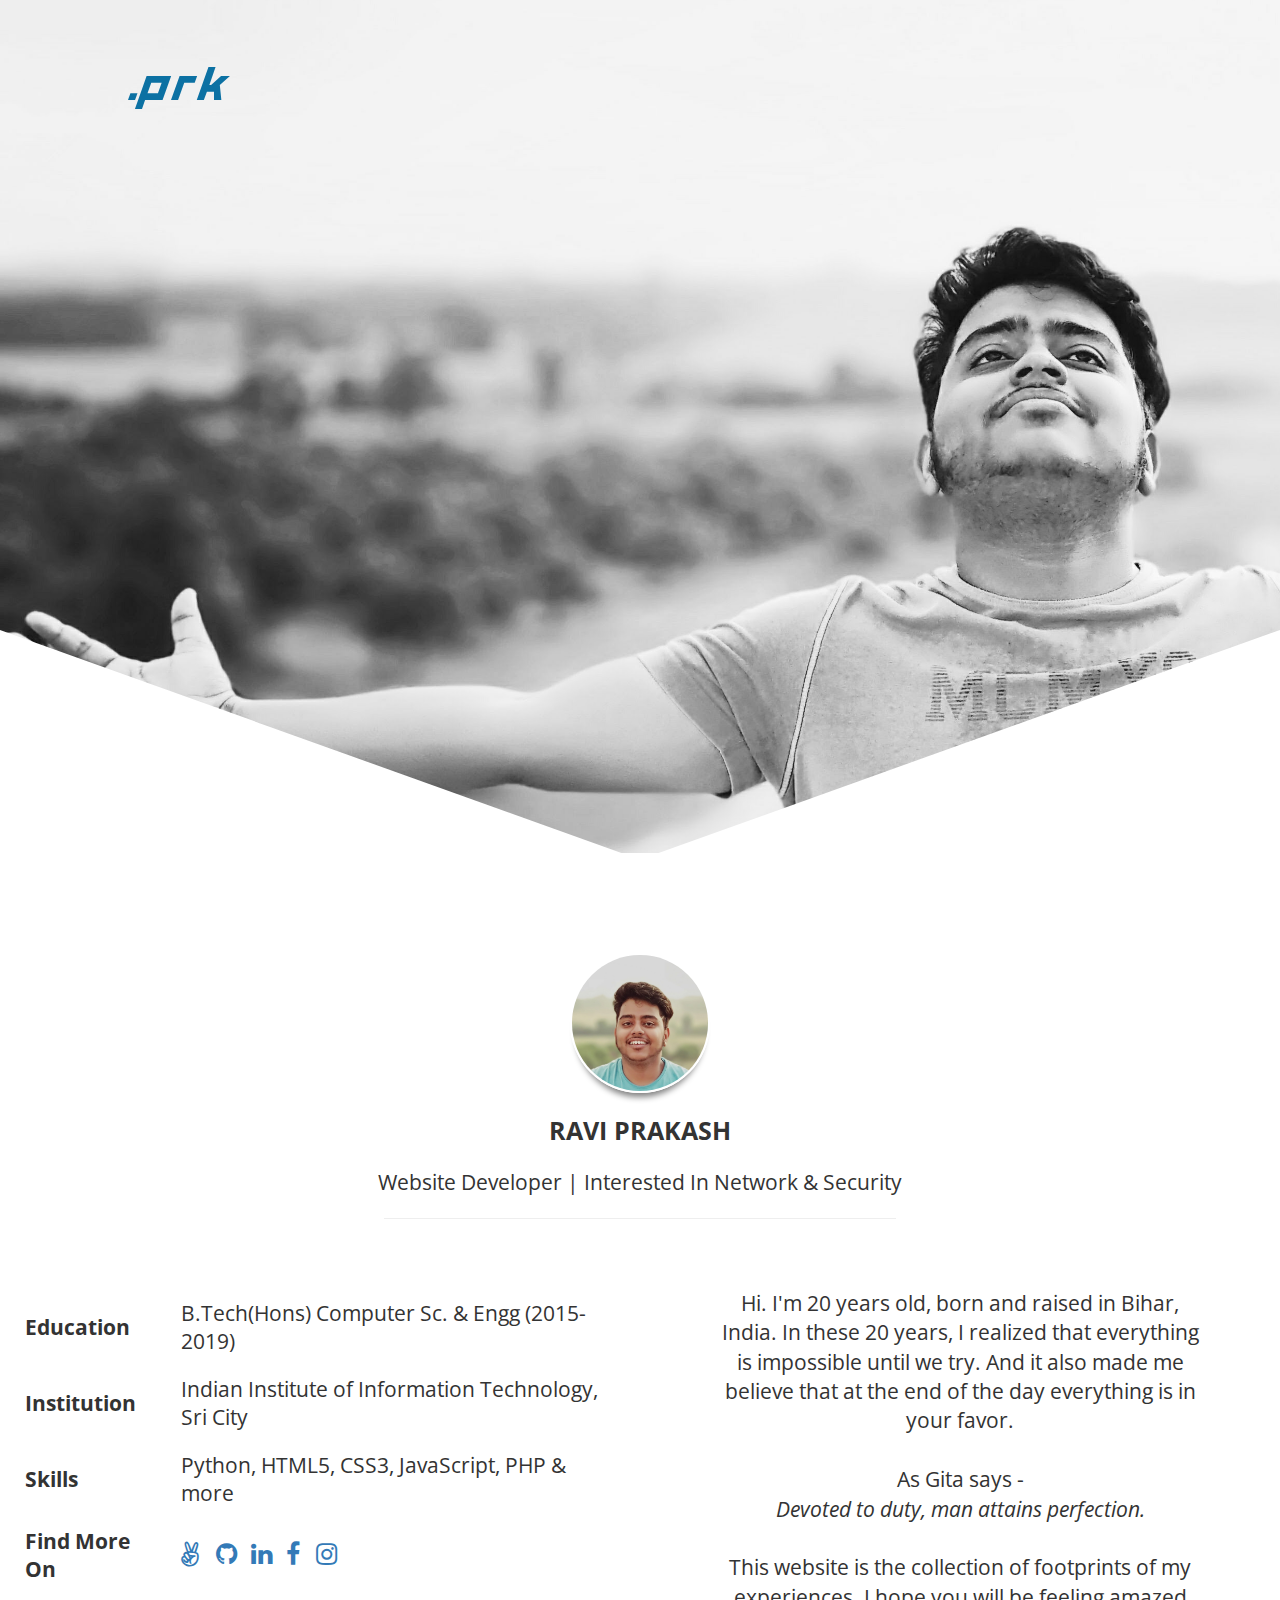
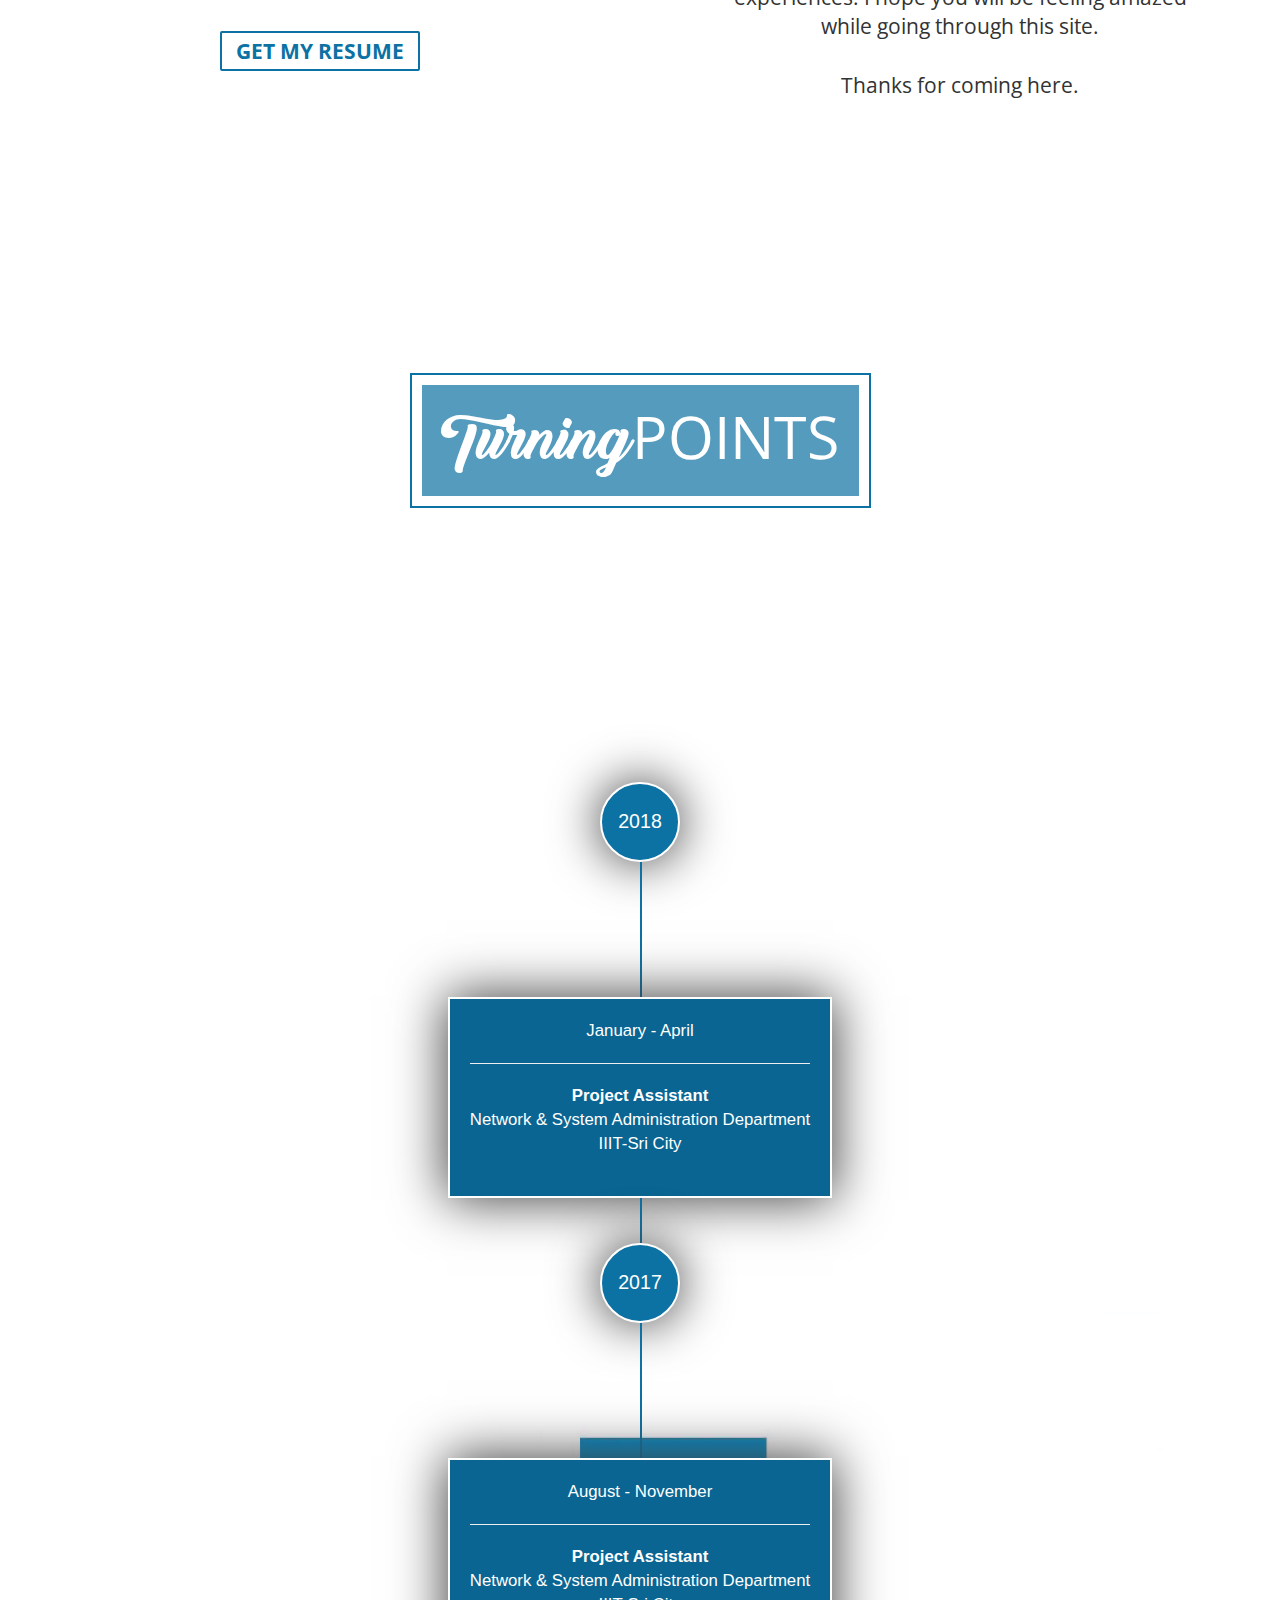
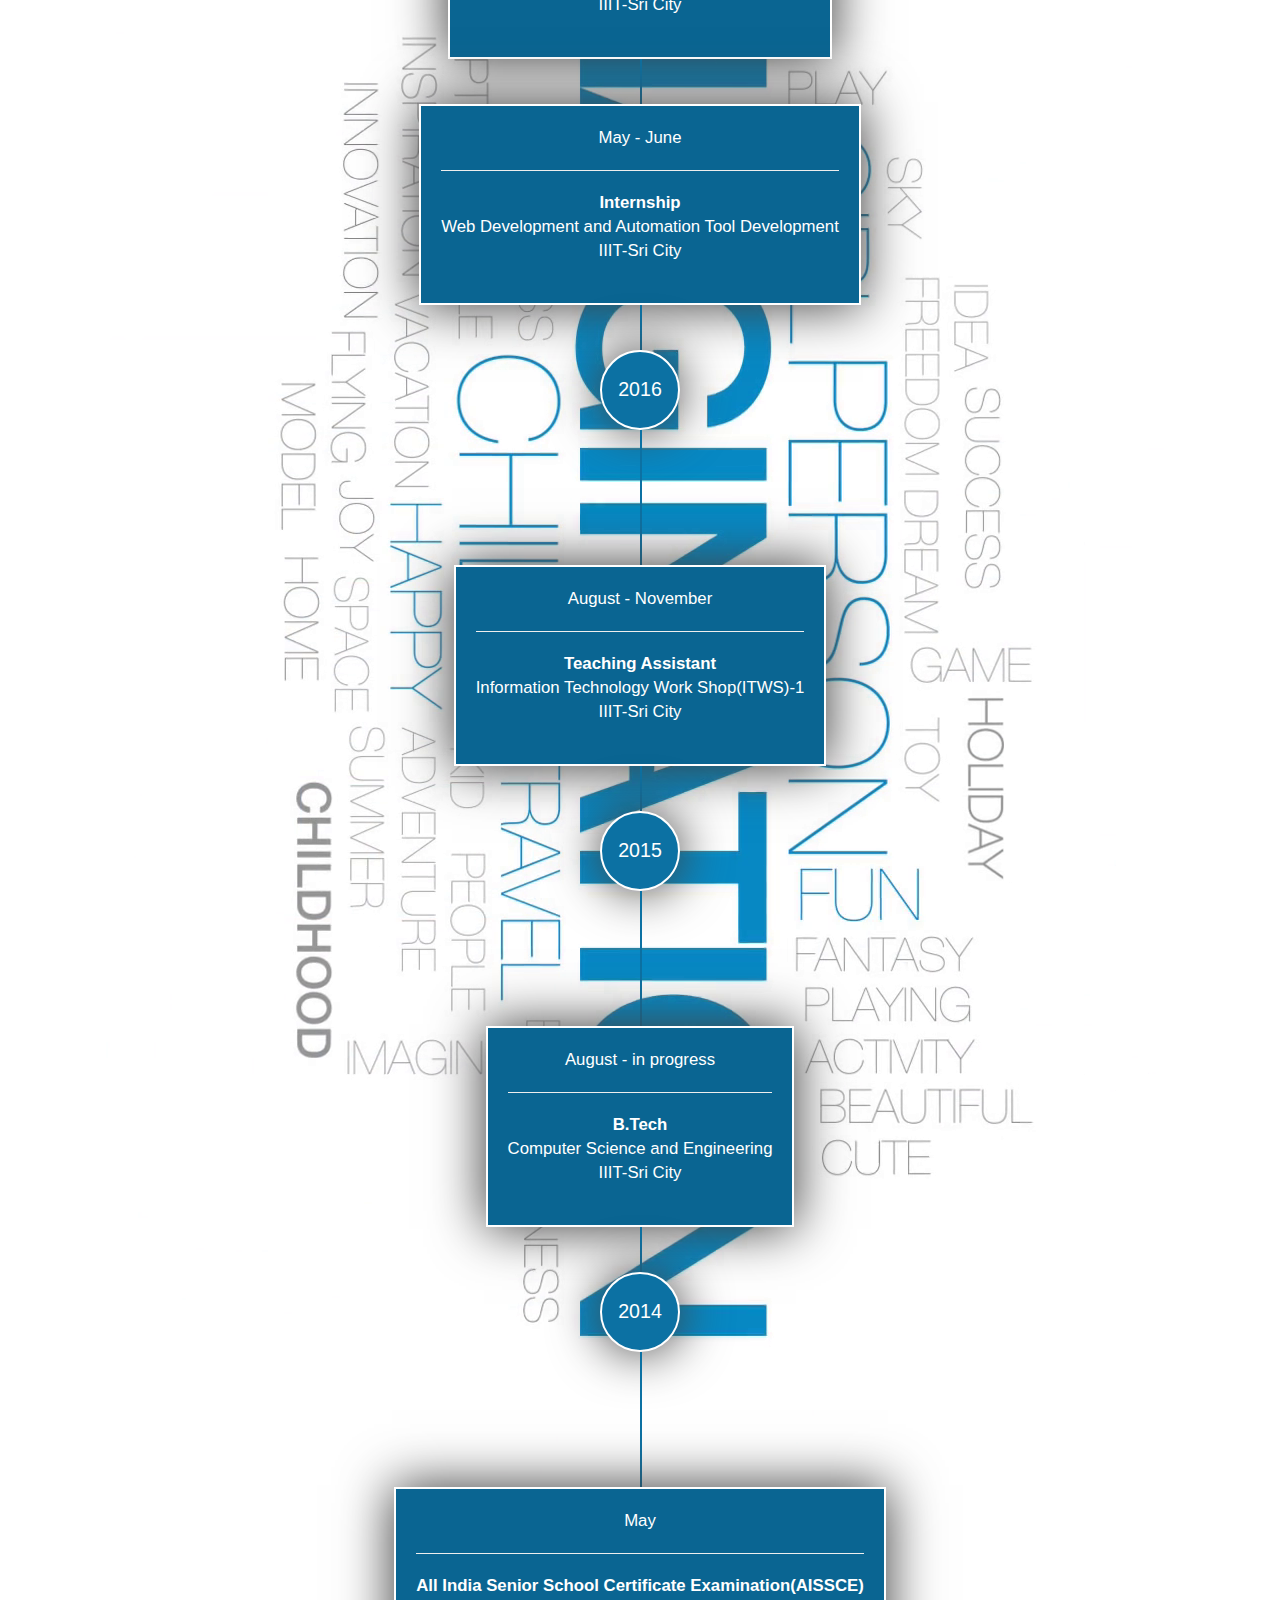
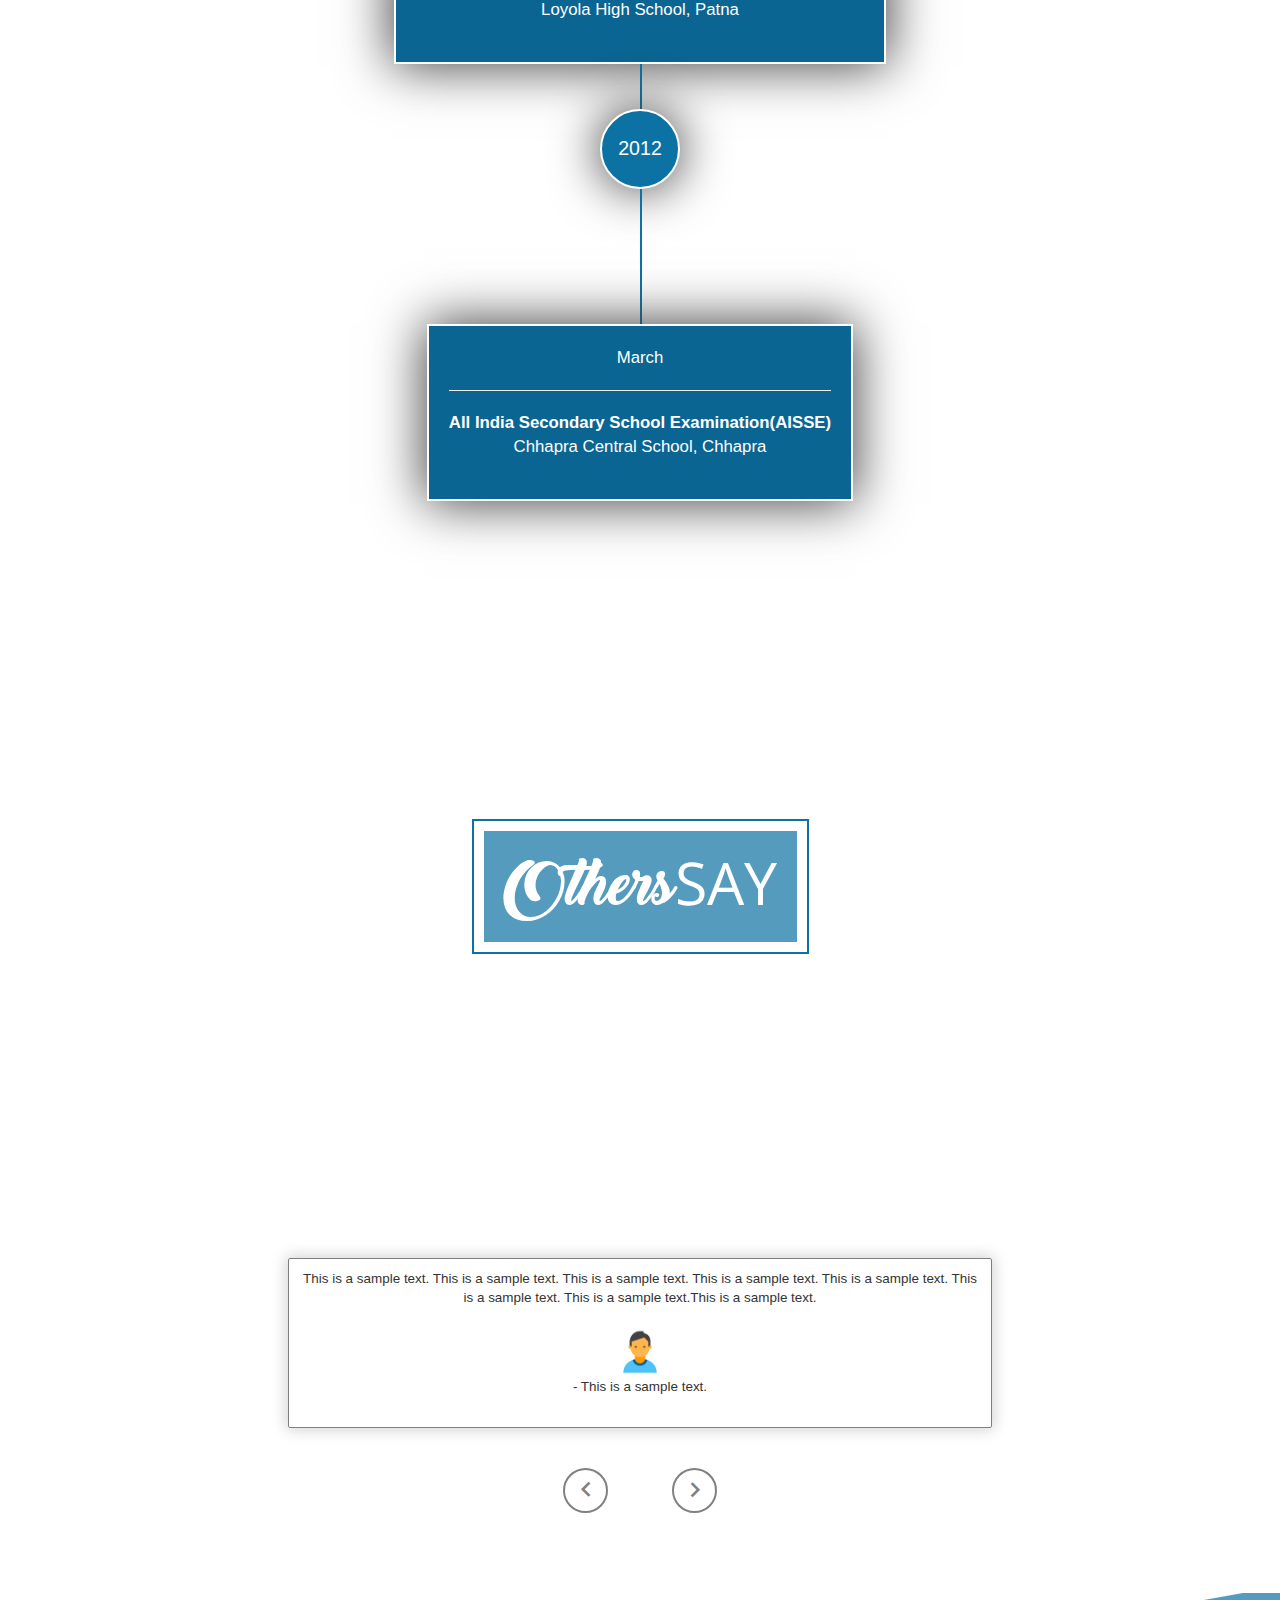
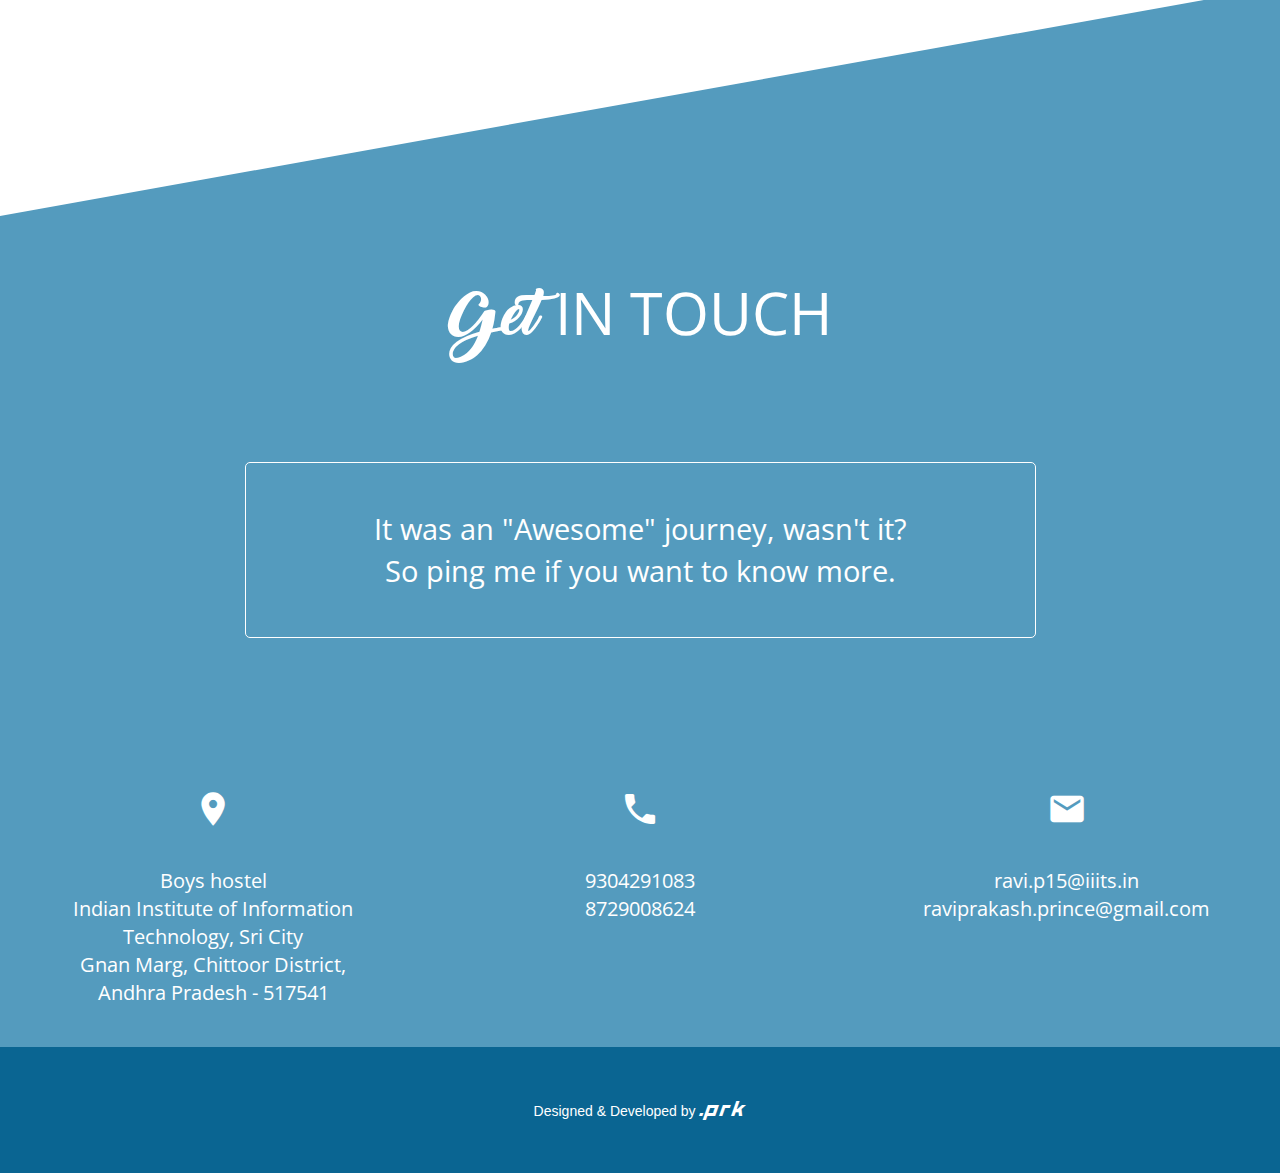
==== index.html @ 8ae8f649 "added footer improved ui" ====
<html>
<head>
    <title>Ravi Prakash</title>
    <meta charset="utf-8">
    <meta name="viewport" content="width=device-width, initial-scale=1">
    <script src="https://ajax.googleapis.com/ajax/libs/jquery/3.2.1/jquery.min.js"></script>
    <link rel="stylesheet" href="https://maxcdn.bootstrapcdn.com/bootstrap/3.3.7/css/bootstrap.min.css">
    <link href="https://fonts.googleapis.com/css?family=Raleway" rel="stylesheet">
    <script src="https://maxcdn.bootstrapcdn.com/bootstrap/3.3.7/js/bootstrap.min.js"></script>
    <link href="https://fonts.googleapis.com/css?family=Comfortaa" rel="stylesheet">
    <link href="https://fonts.googleapis.com/css?family=Open+Sans+Condensed:300" rel="stylesheet">
    <link href="https://fonts.googleapis.com/icon?family=Material+Icons"
      rel="stylesheet">
    <link rel="stylesheet" href="https://cdnjs.cloudflare.com/ajax/libs/font-awesome/4.7.0/css/font-awesome.min.css">
    <link href="css/style.css" rel="stylesheet">

</head>
    <body>
        <!--segment-1 main-page -->
        <div class="container-fluid" id="segment-1">
            <div class="row">
                <div>
                  <div class="logo">.prk</div>
                </div>
                </div>
                <!-- Second half-->
                <div class="triangle-bottomright-half"></div>
                <div class="triangle-bottomleft-half"></div>
            </div>
        </div>
        
        
        <!-- segment-2 about me -->
        
        
        <div class="container-fluid" id="segment-2">
            <div class="row">
                <div id="image-section">
                    <img id="profile-image" src="img/profile.jpg" width="110">
                    <div style="font-weight: bold;font-size: 1.2em;">RAVI PRAKASH</div>
                    <div>Website Developer | Interested In Network & Security</div>
                    <hr style="width:40%;">
                </div>
                <div class="col-md-6">
                    <table>
                        <tr>
                            <td>
                                <b>Education</b>  
                            </td>
                            <td>
                            B.Tech(Hons) Computer Sc. & Engg (2015-2019)
                            </td>
                        </tr>   
                        <tr>
                            <td>
                                <b>Institution</b>  
                            </td>
                            <td>
                           Indian Institute of Information Technology, Sri City
                            </td>
                        </tr>    
                        <tr >
                            <td>
                                <b>Skills</b>  
                            </td>
                            <td>
                            Python, HTML5, CSS3, JavaScript, PHP & more
                            </td>
                        </tr>   
                        <tr >
                            <td>
                                <b>Find More On</b>  
                            </td>
                            <td>
                            <a href="https://angel.co/iamraviprakash" class="fa fa-angellist"></a>
                            <a href="https://github.com/iamraviprakash" class="fa fa-github"></a> <a href="https://www.linkedin.com/in/ravi-prakash-a80014136/" class="fa fa-linkedin"></a> <a href="https://www.facebook.com/ravi.prakash.1829" class="fa fa-facebook"></a><a href="https://www.instagram.com/prk.ravi" class="fa fa-instagram"></a>
                            </td>
                        </tr>  
                        <tr>
                            <td colspan="2" style="text-align: center;">
                                <br><a href="resume.pdf"><button>GET MY RESUME</button></a>
                            </td>
                        </tr>
                    </table>
                    </div>
                    <div class="col-md-6">
                        <p>
                            Hi. I'm 20 years old, born and raised in Bihar, India. In these 20 years, I realized that everything is impossible until we try. And it also made me believe that at the end of the day everything is in your favor. 
                            <br>
                            <br>
                            As Gita says -
                            <br>
                            <i>
                            Devoted to duty, man attains perfection.
                            </i>
                            <br>
                            <br>
                            This website is the collection of footprints of my experiences. I hope you will be feeling amazed while going through this site.
                            <br>
                            <br>
                            Thanks for coming here.
                        </p>
                    </div>
            </div>
        </div>
        
        
        <!-- segment-3 Experiences -->
        
        
        <div class="container-fluid" id="segment-3">
            <div class="row">
                <div class="triangle-topright"></div>
                <div class="heading-border">
                    <div class="heading">
                        <span>Turning</span><span>POINTS</span>
                    </div>
                </div>
                <div class="triangle-bottomleft"></div>
            </div>
        </div>


        <div class="container-fluid" id="segment-3-2">
            <div class="row">
                <div class="col-md-12">
                    <button class="small-box">2018</button>
                    <div class="large-stick"></div>
                    <div class="large-box">
                        <dl>
                          <dd>January - April</dd>
                          <dd><hr><dd>
                          <dt>Project Assistant</dt>
                          <dd>Network & System Administration Department</dd>
                          <dd>IIIT-Sri City</dd>
                        </dl>
                    </div>
                </div>
            </div>
            <div class="row">
                <div class="col-md-12">
                    <div class="small-stick"></div>
                    <button class="small-box">2017</button>
                    <div class="large-stick"></div>
                    <div class="large-box">
                        <dl>
                          <dd>August - November</dd>
                          <dd><hr><dd>
                          <dt>Project Assistant</dt>
                          <dd>Network & System Administration Department</dd>
                          <dd>IIIT-Sri City</dd>
                        </dl>
                    </div>
                </div>
            </div>
            <div class="row">
                <div class="col-md-12">
                    <div class="small-stick"></div>
                    <div class="large-box">
                        <dl>
                          <dd>May - June</dd>
                          <dd><hr><dd>
                          <dt>Internship</dt>
                          <dd>Web Development and Automation Tool Development</dd>
                          <dd>IIIT-Sri City</dd>
                        </dl>
                    </div>
                </div>
            </div>
            <div class="row">
                <div class="col-md-12">
                    <div class="small-stick"></div>
                    <button class="small-box">2016</button>
                    <div class="large-stick"></div>
                    <div class="large-box">
                        <dl>
                          <dd>August - November</dd>
                          <dd><hr><dd>
                          <dt>Teaching Assistant</dt>
                          <dd>Information Technology Work Shop(ITWS)-1</dd>
                          <dd>IIIT-Sri City</dd>
                        </dl>
                    </div>
                </div>
            </div>
            <div class="row">
                <div class="col-md-12">
                    <div class="small-stick"></div>
                    <button class="small-box">2015</button>
                    <div class="large-stick"></div>
                    <div class="large-box">
                        <dl>
                          <dd>August - in progress</dd>
                          <dd><hr><dd>
                          <dt>B.Tech</dt>
                          <dd>Computer Science and Engineering</dd>
                          <dd>IIIT-Sri City</dd>
                        </dl>
                    </div>
                </div>
            </div>
            <div class="row">
                <div class="col-md-12">
                    <div class="small-stick"></div>
                    <button class="small-box">2014</button>
                    <div class="large-stick"></div>
                    <div class="large-box">
                        <dl>
                          <dd>May</dd>
                          <dd><hr><dd>
                          <dt>All India Senior School Certificate Examination(AISSCE)</dt>
                          <dd>Loyola High School, Patna</dd>
                        </dl>
                    </div>
                </div>
            </div>
            <div class="row">
                <div class="col-md-12">
                    <div class="small-stick"></div>
                    <button class="small-box">2012</button>
                    <div class="large-stick"></div>
                    <div class="large-box">
                        <dl>
                          <dd>March</dd>
                          <dd><hr><dd>
                          <dt>All India Secondary School Examination(AISSE)</dt>
                          <dd>Chhapra Central School, Chhapra</dd>
                        </dl>
                    </div>
                </div>
            </div>
        </div>
        
        
        <!-- segment-4 Projects -->
        
        
        
        <div class="container-fluid" id="segment-4">
            <div class="row" >
                <div class="triangle-topleft"></div>   
                <div class="heading-border">
                    <div class="heading">
                            <span>Others</span><span>SAY</span>
                    </div>
                </div>
                <div class="triangle-bottomright"></div>
            </div>
        </div>

        <div class="container-fluid" id="segment-4-2">
            <div class="row">
                    <div id="slides">
                         <div class="cards">
                            <div>This is a sample text. This is a sample text. This is a sample text. This is a sample text. This is a sample text. This is a sample text. This is a sample text.This is a sample text. 
                            </div>
                            <div style="display: inline-block;">
                              <img src="img/user.png" width="50">
                              <br>
                              - This is a sample text.
                            </div>
                         </div>
                        
                         <div class="cards">
                            <div>This is a sample text. This is a sample text. This is a sample text. This is a sample text. This is a sample text. This is a sample text. This is a sample text.This is a sample text. 
                            </div>
                            <div style="display: inline-block;">
                              <img src="img/user.png" width="40">
                              - This is a sample text.
                            </div>
                         </div>
                        
                    </div>
                    <button id="left-control" onclick="plusSlides(-1)"><i class="material-icons">keyboard_arrow_left</i></button><button id="right-control" onclick="plusSlides(1)"><i class="material-icons">keyboard_arrow_right</i></button>
                <script>
                    var slideIndex = 1;
                    showSlides(slideIndex);

                    function plusSlides(n) {
                      showSlides(slideIndex += n);
                    }

                    function currentSlide(n) {
                      showSlides(slideIndex = n);
                    }

                    function showSlides(n) {
                      var i;
                      var slides = document.getElementsByClassName("cards");
                      if (n > slides.length) {slideIndex = 1}    
                      if (n < 1) {slideIndex = slides.length}
                      for (i = 0; i < slides.length; i++) {
                          slides[i].style.display = "none";  
                      }
                      slides[slideIndex-1].style.display = "inline-block";  
                    }
                </script>

            </div>
        </div>
        
        
        
        <!-- segment-5 Contact -->
        
        
        
        <div class="container-fluid" id="segment-5">
            <div class="row">
                <div class="triangle-topleft"></div>
                <div class="heading">
                    <span>Get</span><span> IN TOUCH</span>
                </div>
                <div>
                    It was an "Awesome" journey, wasn't it?<br>
						So ping me if you want to know more.
                </div>
                <!--<hr style="width:60%;">-->
                <br>
                <br>
                <div class="col-md-4">
                    <i class="material-icons">location_on</i>
                    <br>
                    <br>
                    Boys hostel<br> Indian Institute of Information Technology, Sri City<br> Gnan Marg, Chittoor District, Andhra Pradesh - 517541
                </div>
                <div class="col-md-4">
                    <i class="material-icons">call</i>
                    <br>
                    <br>
                    9304291083
                    <br>
                    8729008624
                </div>
                <div class="col-md-4">
                    <i class="material-icons">email</i>
                    <br>
                    <br>
                    ravi.p15@iiits.in
                    <br>
                    raviprakash.prince@gmail.com
                </div>
            </div>
            
        </div>
        <div class="container-fluid">
            <div class="row">
              <div class="footer">
                <span>Designed & Developed by <span style="font-family:logo; font-size:1.8em;"> .prk</span></span>
              </div>
            </div>
        </div>
    </body>
</html>
---- css/style.css ----
:root{
            --primary-color: #0c71a3;
            --secondary-color: #0a6592;
            --primary-color-rgba: rgba(12,113,163,0.7);
        }



        #segment-4, #segment-5, #segment-2, #segment-3{
            font-family: 'Open Sans Condensed', sans-serif;
            font-size: 1.4em;
        }
        .container-fluid{
          padding: 0;
        }
        @font-face {
            font-family: wildyouth;
            src: url('../font/WildYouth-Regular.otf');
        }
        @font-face {
            font-family: test;
            src: url('../font/BackToBlackBoldDemo.ttf');
        }
        @font-face {
            font-family: logo;
            src: url('../font/TEXWORK.ttf');
        }
        .logo{
            font-size:4em;
            display:inline; 
            padding: 0 5px 5px 5px; 
            color: var(--primary-color); 
            font-family: logo;
        }
        .heading{
            margin: auto;
            display: table;
            padding: 10px 20px 10px 20px;
        }
        .heading span:nth-child(1){
            
            font-family: test;
            font-size: 1.5em;
        }
        .heading span:nth-child(2){
            font-size: 1.5em;
        }
        .row{
            margin: 0;
        }
        .triangle-topleft{
            width: 0;
            height: 0;
            margin-top: -2px;
            border-top: 25vh solid white;
            border-right: 98vw solid transparent;
            margin-bottom: 5vh;
        }
        .triangle-topright{
            margin-top: -2px;
            width: 0;
            height: 0;
            float: right;
            border-top: 25vh solid white;
            border-left: 98vw solid transparent;
        }
        .triangle-bottomleft {
            margin-bottom: -1px;
            height: 0;
            float: left;
            border-bottom: 25vh solid white;
            border-right: 98vw solid transparent;
        }
        .triangle-bottomright {
            margin-bottom: -1px;
            height: 0;
            float: right;
            border-bottom: 25vh solid white;
            border-left: 98vw solid transparent;
        }  
        .triangle-bottomleft-half{
            display: inline-block;
            float: left;
            width: 0;
            height: 0;
            margin-bottom: -2px;
            border-bottom: 25vh solid white;
            border-right: 49vw solid transparent;
        }
        .triangle-bottomright-half{
            display: inline-block;
            margin-bottom: -2px;
            float: right;
            width: 0;
            height: 0;
            float: right;
            border-bottom: 25vh solid white;
            border-left: 49vw solid transparent;
        }
        .material-icons{
            font-size: 35px;
        }
        .fa{
            font-size: 25px;
            width:25px;
            border-radius: 50%;
            margin-right: 5px;
        }
        #segment-1{
            background: url('../img/top1.jpg');
            background-size: cover;
            background-position: center;
            background-repeat: no-repeat;
        }
        #segment-1 .row div:nth-child(1){
            min-height:70vh; 
            text-align:left; 
            padding: 5vh 5vw 5vh 5vw;
        }







        #segment-2 .row{
            min-height: 80vh;
            font-size: 0.8em;
        }
        #image-section img{
            border-radius: 50%;
            border: 2px solid white;
            box-shadow: 0px 10px 6px -6px grey;
            margin: auto;
            display: table;
            margin-top: 100px;
        }
        #image-section div{
            display: table;
            margin: auto;
            margin-top: 20px;
        }
        #segment-2 .col-md-6{
            margin-top: 50px;
            margin-bottom: 50px;
        }
        table{
            margin:auto;
            font-size: 0.8em;
        }
        table button{
            border: 2px solid var(--primary-color);
            background: white;
            color: var(--primary-color);
            width:200px;
            border-radius: 2px;
            height: 40px;
            font-weight: bold;
            transition: background 0.5s, color 0.5s;
            -webkit-transition: background 0.5s, color 0.5s;
        }
        button:hover {
            border-width: 0px;
            background: var(--primary-color);
            color: white;
            box-shadow: 0px 10px 6px -6px lightgrey;
        }
        td{
            padding: 10px; 
        }
        #segment-2 .col-md-6{
            text-align: center;
        }

        .col-md-6 p{
           padding-left: 5vw;
           padding-right: 5vw;
           margin: 0;
        }







        #segment-3{
            background: url('../img/experience.jpg');
            background-size: cover;
            background-attachment: fixed;
            background-position: center;
            color: white;
        }
        #segment-3-2{
            color: var(--primary-color);
            margin-top: 50px;
            margin-bottom: 50px;
            text-align: center;
            background: url('../img/segment3.2.png');
            background-repeat: no-repeat;
            background-position: center;
        }
        #segment-3-2 .small-box{
            display: table;
            font-size: 1.4em;
            margin: auto;
            height: 80px;
            width: 80px; 
            border:2px solid white;
            color: white;
            background: var(--primary-color);
            border-radius: 50%;
            box-shadow: 0px 0px 50px 1px #404040;
        }
        #segment-3-2 .large-box{
            color: white;
            display: inline-block;
            font-size: 1.2em;
            padding:20px; 
            border:2px solid white;
            background: var(--secondary-color);
            box-shadow: 0px 0px 50px 2px #404040;
        }
        .small-stick, .large-stick{
            border: 1px solid #0c71a3; 
            width:1px; 
            height:5%; 
            margin-left:50%;
        }
        .large-stick{
            height:15%;
        }

        
        


        #segment-4{
            background: url("../img/segment4.jpg");
            color: white;
            background-size: cover;
            background-attachment: fixed;
            background-position: center;
        }
        #segment-4-2{
            text-align: center;
            font-size: 1.2em;
        }

        #segment-3 .heading, #segment-4 .heading{
            background: var(--primary-color-rgba);
        }
        #segment-3 .row, #segment-4 .row{
            text-align: center;
        }
        .heading-border{
            padding:10px; 
            border:2px solid var(--primary-color); 
            display: inline-block;
        }
        



        #segment-5{
            background: url('../img/contact.jpg');
            background-attachment: fixed;
            background-size: cover;
            background-position: center;
        }
        #segment-5 .row{
            
            background: var(--primary-color-rgba);
            color: white;
        }
        #segment-5 .col-md-4{
            margin-top: 40px;
            margin-bottom: 40px;
            padding-left: 4vw;
            padding-right: 4vw;
            text-align: center;
            font-size: 0.85em;
        }
        .col-md-4:hover .material-icons{
            border: 1px solid white;
            border-radius: 50%
        }
        #segment-5 .heading{
            margin-bottom: 10vh;
        }
        #segment-5 .material-icons{
            padding: 10px;
        }
        #segment-5 .heading + div{
            color: white;
            font-size: 1em;
            display: table;
            margin: auto;
            text-align: center;
            margin-bottom: 5vh;
            border: 1px solid white;
            padding: 5vh 10vw 5vh 10vw;
            border-radius: 5px;
        }
        
        




        #segment-4-2 .material-icons{
            font-size: 30px;
        }
        .cards{
            display:none;
            width: 80vw;
            border: 1px solid grey;
            box-shadow: 0px 0 15px 2px lightgrey;
            border-radius: 2px;
            padding: auto;
            font-size: 0.55em; 
        }
        .cards div{
            margin: 10px;
        }

        #slides{
            margin-top: 80px;
            margin-bottom: 40px;
        }
        
        #left-control, #right-control{
            background: none;
            margin-bottom: 80px;
            border: 2px solid  grey;
            min-height: 40pxfont-family: wildyouth;
            font-weight: bold;;
            height: 45px;
            width: 45px;
            border-radius: 50%;
            color: grey;
        }
        #left-control:hover, #right-control:hover{
            box-shadow: 0px 0px 5px 5px lightgrey;
            background: grey;
            color: white;
            border: 2px solid white;
        }
        #left-control{
            margin-right: 5vw;
        }
        




        .footer{ 
            background: var(--secondary-color);
            padding: 5vh;
            color: white;
            text-align: center;
        }
        .footer > span{
            padding: 5px;
        }



        /* media queries */
        
        @media screen and (min-width: 500px) {
            .cards{
                 width:65vw;
                 font-size: 0.6em;
                height: 160px;
            }
            .heading{
                font-size: 1.5em;
            }
            #segment-2 .row{
               font-size: 0.9em;
            }
            table{
                font-size: 0.9em;
            }
            #segment-5 .heading + div{
                font-size: 1.15em;
            }
           
        }
        @media screen and (min-width: 750px) {
            .cards{
                 width:60vw;
                font-size: 0.65em;
                height: 170px;
            }
            .heading{
                font-size: 1.6em;
            }
            #segment-2 .row{
               font-size: 0.95em;
            }
            table{
                font-size: 0.9em;
            }
            #segment-2 img{
                width:125px;
            }
            #quote-text{
                text-align: center;
                float: none;
                font-size: 1.2em;
            }
            #segment-5 .heading + div{
                font-size: 1.25em;
            }
            #segment-1{
                background: url('../img/top.jpg');
                background-size: cover;
                background-position: center;
                background-repeat: no-repeat;
            }
        }

        @media screen and (min-width: 950px) {
            .cards{
                 width:55vw;
                font-size: 0.7em;
                
            }
            .heading{
                font-size: 1.75em;
            }
            #segment-2 .row{
               font-size: 1em;
            }
            table{
                font-size: 1.0em;
            }
            #quote-text{
                text-align: left;
                float: right;
                font-size: 1.3em;
            }
            #segment-5 .heading + div{
                font-size: 1.35em;
            }
            
        }

        @media screen and (min-width: 1200px) {
            .cards{
                width:55vw;
                font-size: 0.8em;
            }
            .heading{
                font-size: 2em;
            }
            #segment-5 .col-md-4{
                font-size: 1em;
            }
            .material-icons{
                font-size: 40px;
            }
            #segment-2 .row{
               font-size: 1.05em;
            }
            table{
                font-size: 1.0em;
            }
            #segment-2 img{
                width:140px;
            }
            #segment-5 .heading + div{
                font-size: 1.5em;
            }
            
        }
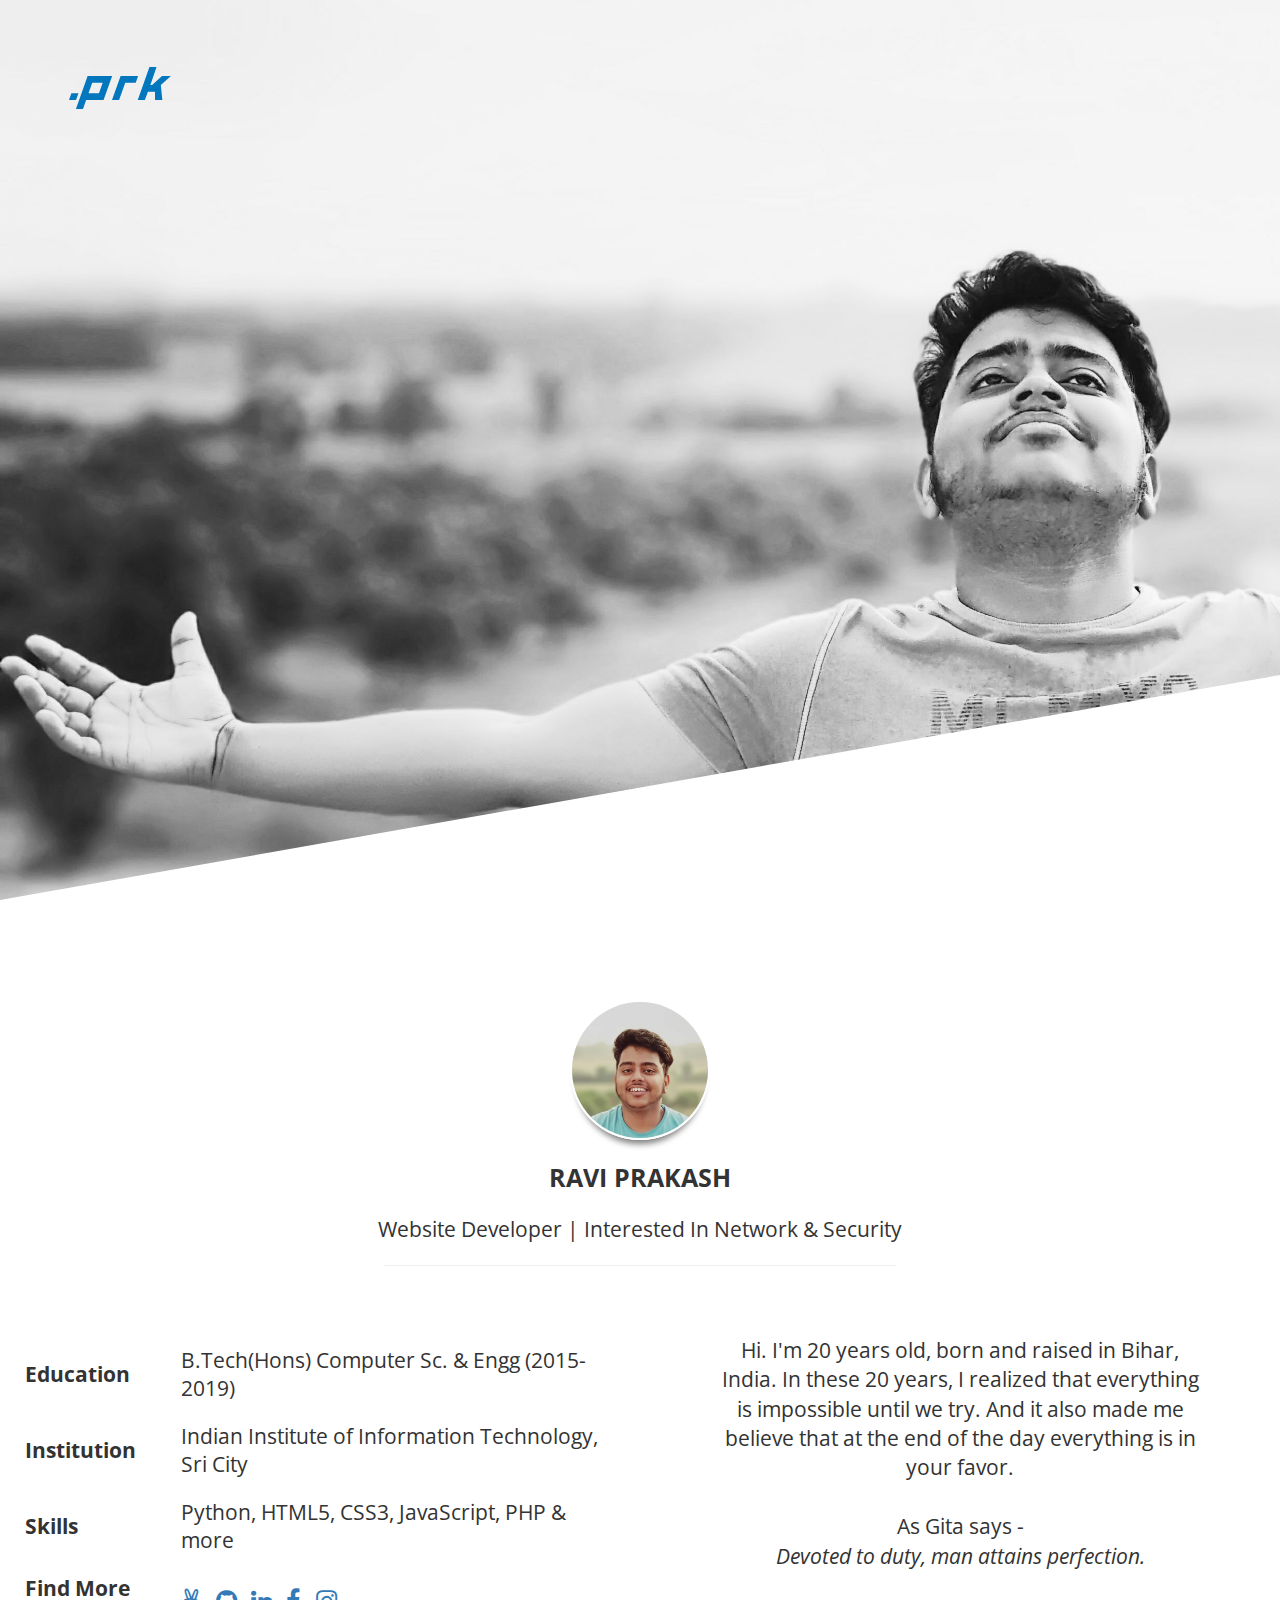
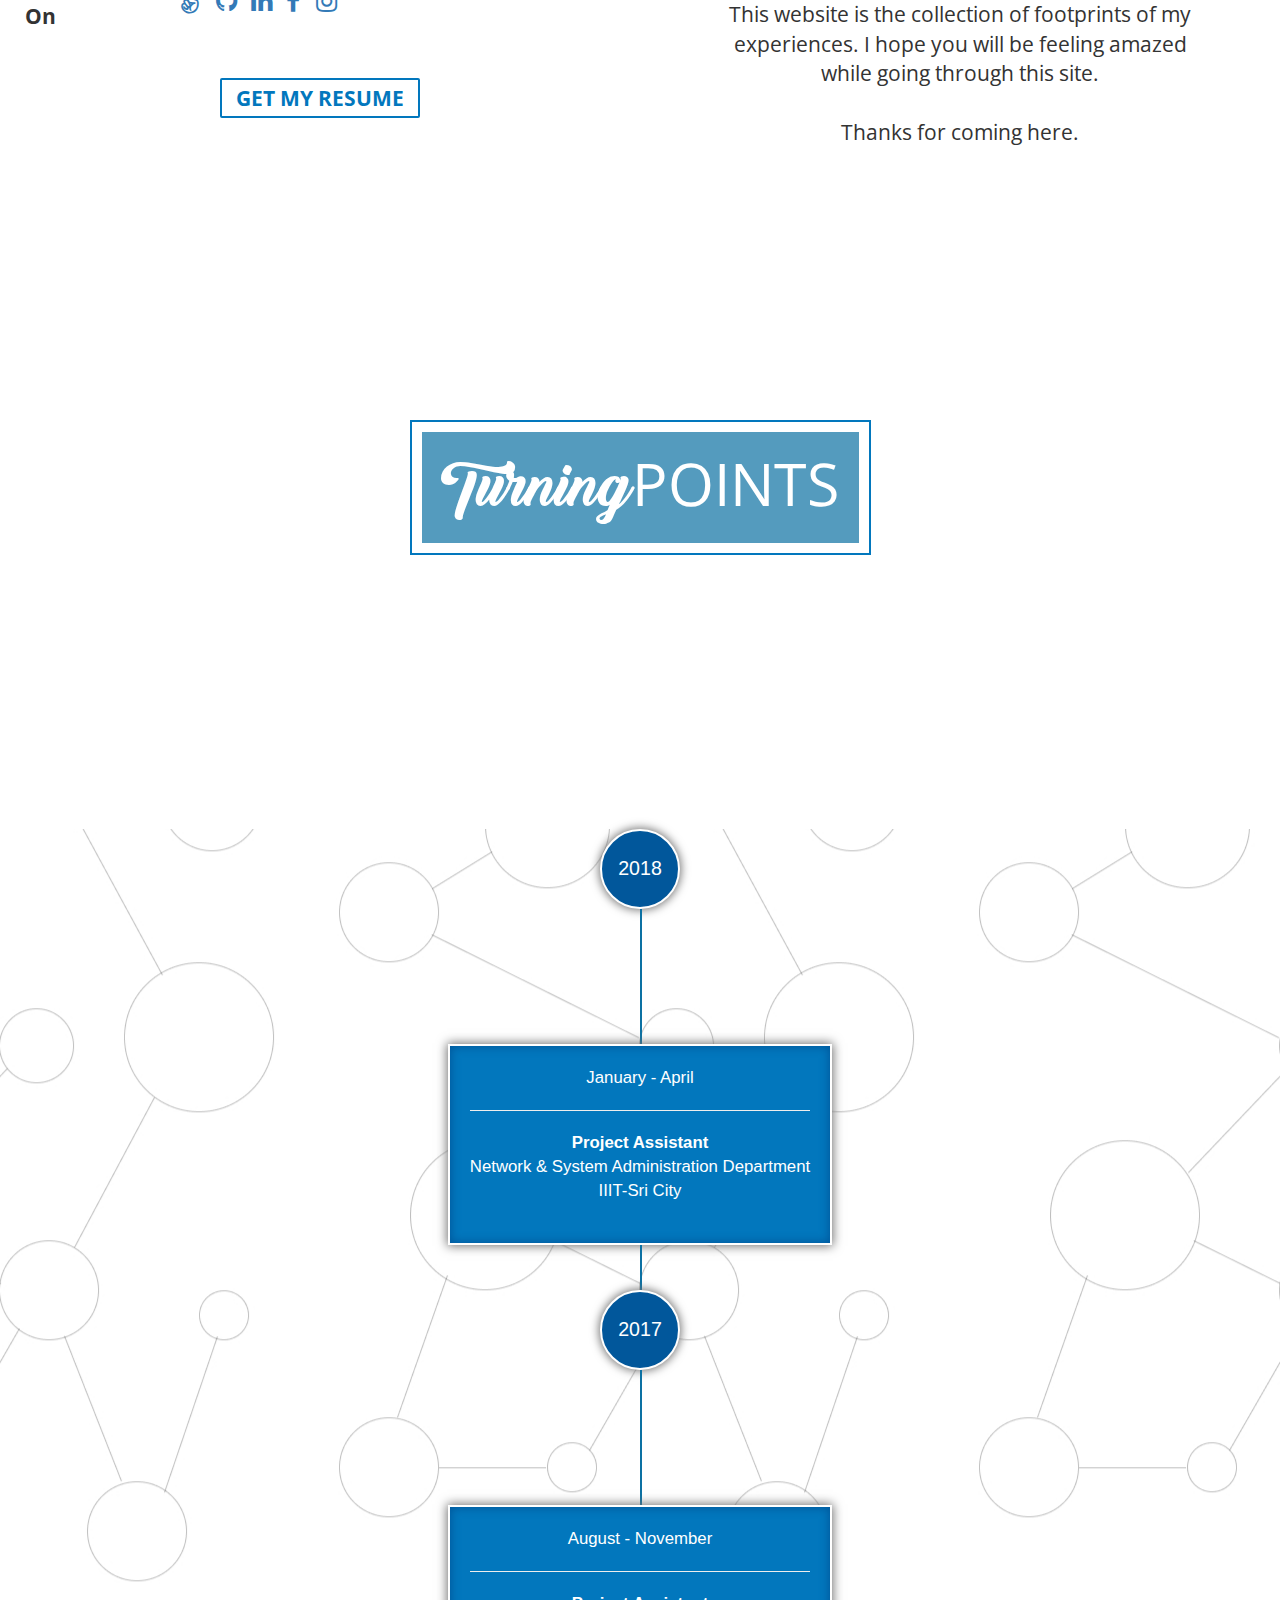
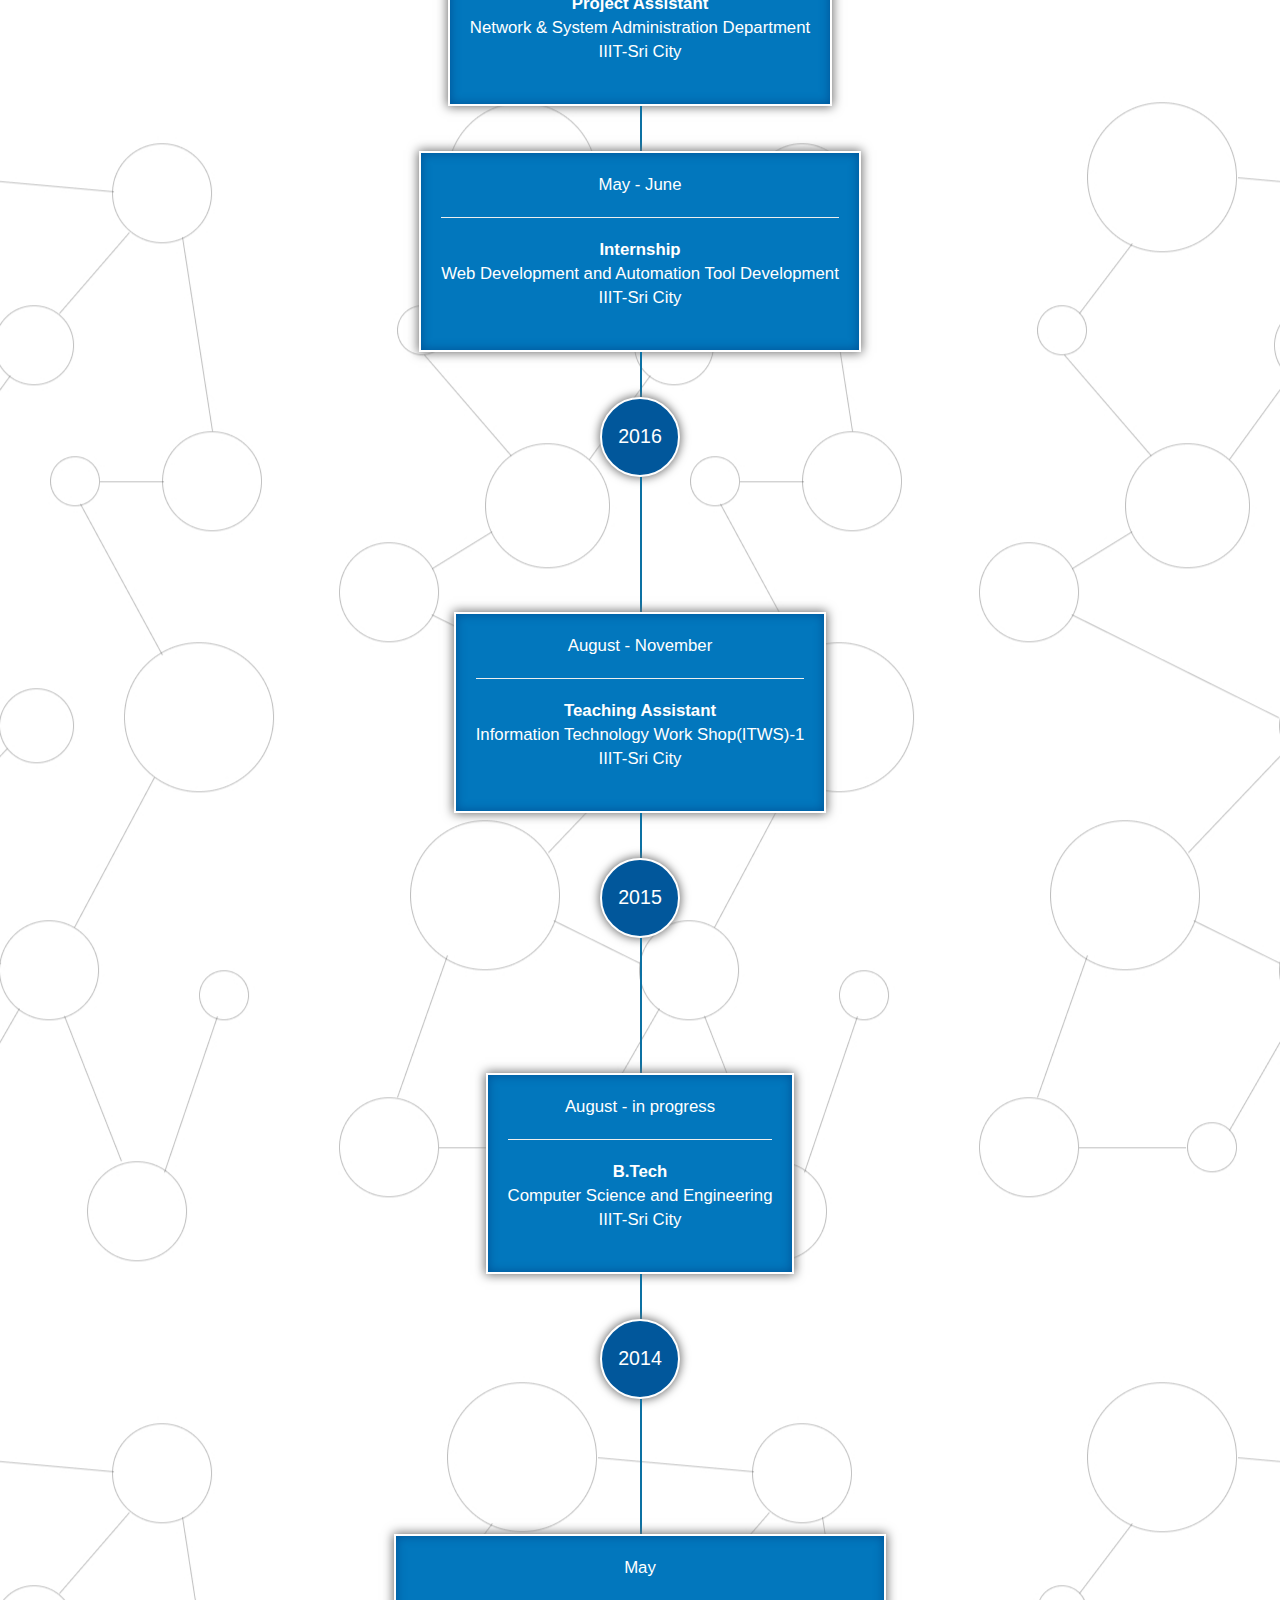
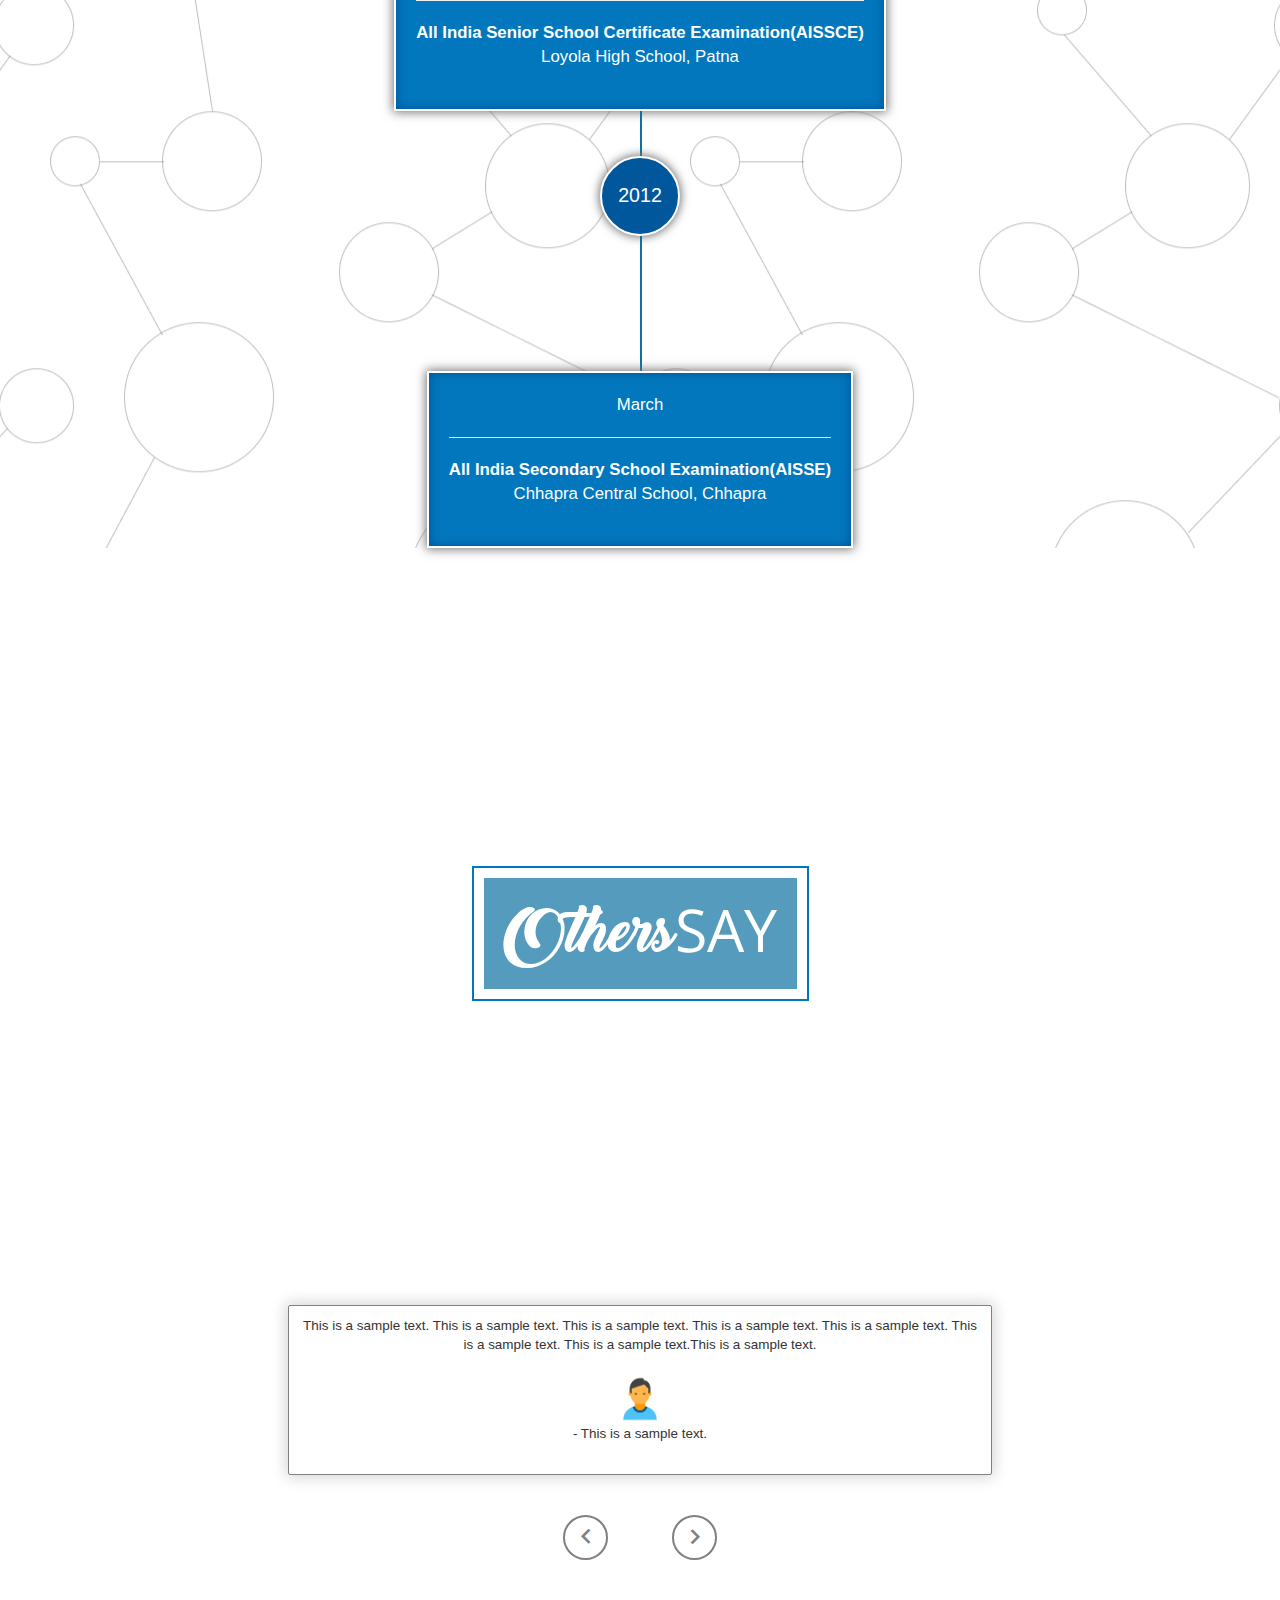
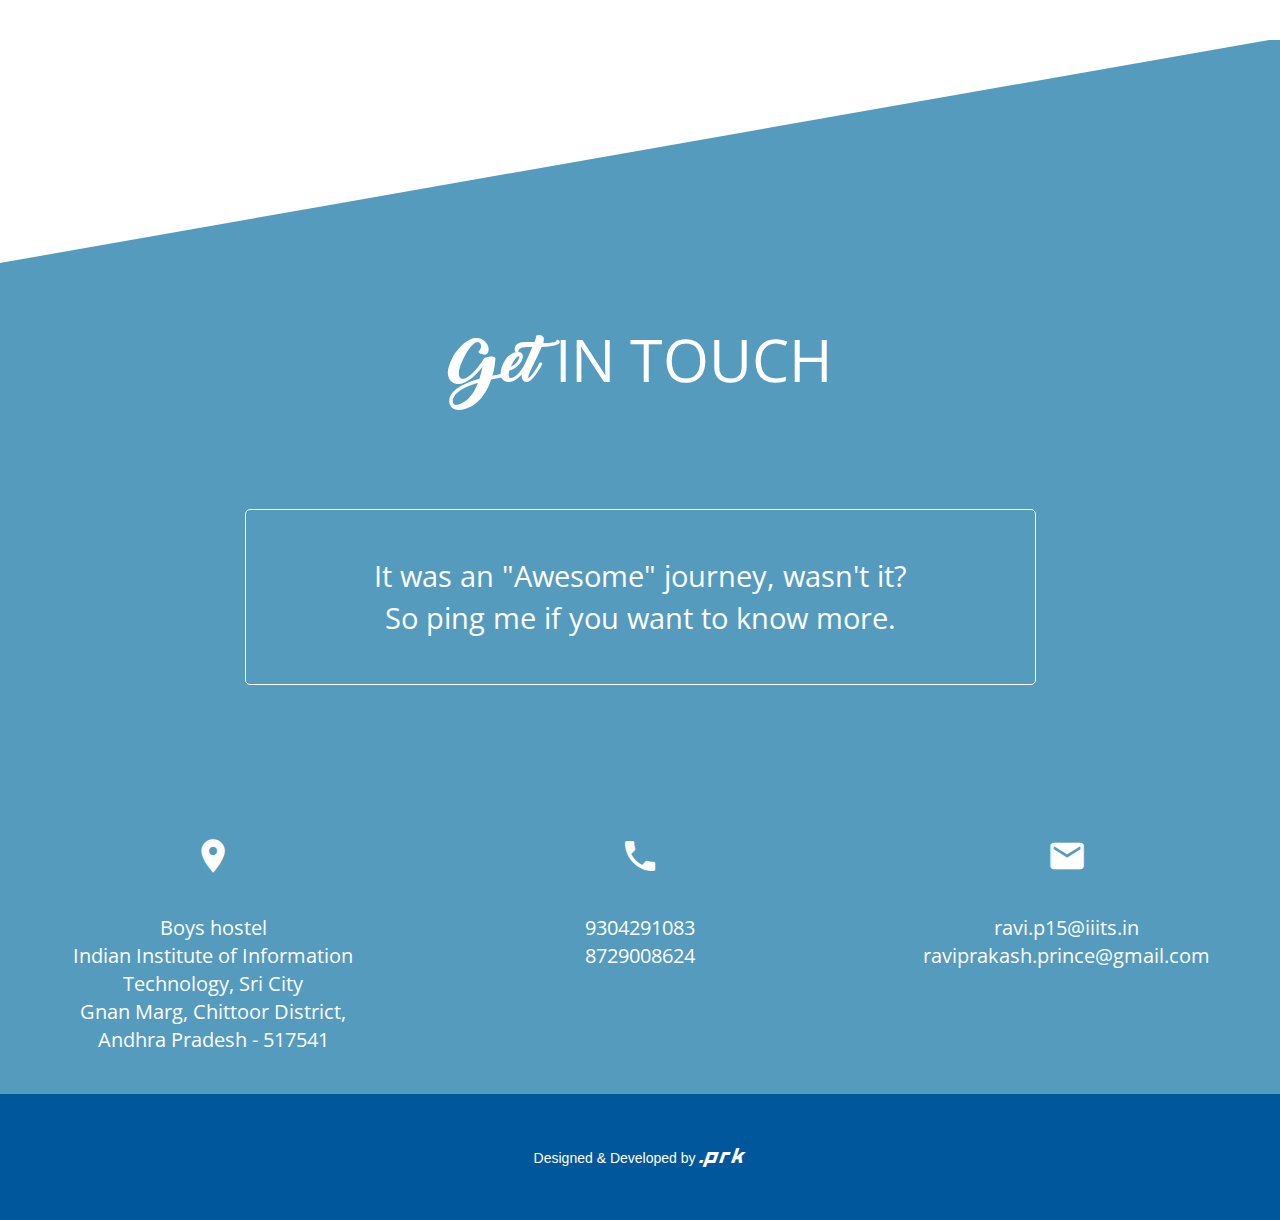
==== commit 2ceb7def: "improvised triangle added float property to it" ====
--- a/index.html
+++ b/index.html
@@ -19,20 +19,25 @@
         <!--segment-1 main-page -->
         <div class="container-fluid" id="segment-1">
             <div class="row">
-                <div>
+                <div class="first-half">
                   <div class="logo">.prk</div>
                 </div>
-                </div>
+
                 <!-- Second half-->
+              <!--
                 <div class="triangle-bottomright-half"></div>
                 <div class="triangle-bottomleft-half"></div>
-            </div>
-        </div>
-        
-        
+              -->
+              <div class="second-half">
+                <div class="triangle-bottomright"></div>
+              </div>
+            </div>
+        </div>
+
+
         <!-- segment-2 about me -->
-        
-        
+
+
         <div class="container-fluid" id="segment-2">
             <div class="row">
                 <div id="image-section">
@@ -45,37 +50,37 @@
                     <table>
                         <tr>
                             <td>
-                                <b>Education</b>  
+                                <b>Education</b>
                             </td>
                             <td>
                             B.Tech(Hons) Computer Sc. & Engg (2015-2019)
                             </td>
-                        </tr>   
+                        </tr>
                         <tr>
                             <td>
-                                <b>Institution</b>  
+                                <b>Institution</b>
                             </td>
                             <td>
                            Indian Institute of Information Technology, Sri City
                             </td>
-                        </tr>    
+                        </tr>
                         <tr >
                             <td>
-                                <b>Skills</b>  
+                                <b>Skills</b>
                             </td>
                             <td>
                             Python, HTML5, CSS3, JavaScript, PHP & more
                             </td>
-                        </tr>   
+                        </tr>
                         <tr >
                             <td>
-                                <b>Find More On</b>  
+                                <b>Find More On</b>
                             </td>
                             <td>
                             <a href="https://angel.co/iamraviprakash" class="fa fa-angellist"></a>
                             <a href="https://github.com/iamraviprakash" class="fa fa-github"></a> <a href="https://www.linkedin.com/in/ravi-prakash-a80014136/" class="fa fa-linkedin"></a> <a href="https://www.facebook.com/ravi.prakash.1829" class="fa fa-facebook"></a><a href="https://www.instagram.com/prk.ravi" class="fa fa-instagram"></a>
                             </td>
-                        </tr>  
+                        </tr>
                         <tr>
                             <td colspan="2" style="text-align: center;">
                                 <br><a href="resume.pdf"><button>GET MY RESUME</button></a>
@@ -85,7 +90,7 @@
                     </div>
                     <div class="col-md-6">
                         <p>
-                            Hi. I'm 20 years old, born and raised in Bihar, India. In these 20 years, I realized that everything is impossible until we try. And it also made me believe that at the end of the day everything is in your favor. 
+                            Hi. I'm 20 years old, born and raised in Bihar, India. In these 20 years, I realized that everything is impossible until we try. And it also made me believe that at the end of the day everything is in your favor.
                             <br>
                             <br>
                             As Gita says -
@@ -103,20 +108,21 @@
                     </div>
             </div>
         </div>
-        
-        
+
+
+
         <!-- segment-3 Experiences -->
-        
-        
+
+
         <div class="container-fluid" id="segment-3">
             <div class="row">
-                <div class="triangle-topright"></div>
-                <div class="heading-border">
-                    <div class="heading">
-                        <span>Turning</span><span>POINTS</span>
-                    </div>
-                </div>
-                <div class="triangle-bottomleft"></div>
+              <div class="triangle-topright"></div>
+              <div class="heading-border">
+                  <div class="heading">
+                      <span>Turning</span><span>POINTS</span>
+                  </div>
+              </div>
+              <div class="triangle-bottomleft"></div>
             </div>
         </div>
 
@@ -230,15 +236,14 @@
                 </div>
             </div>
         </div>
-        
-        
+
         <!-- segment-4 Projects -->
-        
-        
-        
+
+
+
         <div class="container-fluid" id="segment-4">
             <div class="row" >
-                <div class="triangle-topleft"></div>   
+                <div class="triangle-topleft"></div>
                 <div class="heading-border">
                     <div class="heading">
                             <span>Others</span><span>SAY</span>
@@ -248,11 +253,12 @@
             </div>
         </div>
 
+
         <div class="container-fluid" id="segment-4-2">
             <div class="row">
                     <div id="slides">
                          <div class="cards">
-                            <div>This is a sample text. This is a sample text. This is a sample text. This is a sample text. This is a sample text. This is a sample text. This is a sample text.This is a sample text. 
+                            <div>This is a sample text. This is a sample text. This is a sample text. This is a sample text. This is a sample text. This is a sample text. This is a sample text.This is a sample text.
                             </div>
                             <div style="display: inline-block;">
                               <img src="img/user.png" width="50">
@@ -260,16 +266,16 @@
                               - This is a sample text.
                             </div>
                          </div>
-                        
+
                          <div class="cards">
-                            <div>This is a sample text. This is a sample text. This is a sample text. This is a sample text. This is a sample text. This is a sample text. This is a sample text.This is a sample text. 
+                            <div>This is a sample text. This is a sample text. This is a sample text. This is a sample text. This is a sample text. This is a sample text. This is a sample text.This is a sample text.
                             </div>
                             <div style="display: inline-block;">
                               <img src="img/user.png" width="40">
                               - This is a sample text.
                             </div>
                          </div>
-                        
+
                     </div>
                     <button id="left-control" onclick="plusSlides(-1)"><i class="material-icons">keyboard_arrow_left</i></button><button id="right-control" onclick="plusSlides(1)"><i class="material-icons">keyboard_arrow_right</i></button>
                 <script>
@@ -287,24 +293,24 @@
                     function showSlides(n) {
                       var i;
                       var slides = document.getElementsByClassName("cards");
-                      if (n > slides.length) {slideIndex = 1}    
+                      if (n > slides.length) {slideIndex = 1}
                       if (n < 1) {slideIndex = slides.length}
                       for (i = 0; i < slides.length; i++) {
-                          slides[i].style.display = "none";  
+                          slides[i].style.display = "none";
                       }
-                      slides[slideIndex-1].style.display = "inline-block";  
+                      slides[slideIndex-1].style.display = "inline-block";
                     }
                 </script>
 
             </div>
         </div>
-        
-        
-        
+
+
+
         <!-- segment-5 Contact -->
-        
-        
-        
+
+
+
         <div class="container-fluid" id="segment-5">
             <div class="row">
                 <div class="triangle-topleft"></div>
@@ -315,7 +321,7 @@
                     It was an "Awesome" journey, wasn't it?<br>
 						So ping me if you want to know more.
                 </div>
-                <!--<hr style="width:60%;">-->
+
                 <br>
                 <br>
                 <div class="col-md-4">
@@ -341,7 +347,7 @@
                     raviprakash.prince@gmail.com
                 </div>
             </div>
-            
+
         </div>
         <div class="container-fluid">
             <div class="row">
@@ -350,5 +356,7 @@
               </div>
             </div>
         </div>
+
+      
     </body>
-</html>+</html>
--- a/css/style.css
+++ b/css/style.css
@@ -1,6 +1,6 @@
         :root{
-            --primary-color: #0c71a3;
-            --secondary-color: #0a6592;
+            --primary-color: #0277BD;
+            --secondary-color: #01579B;
             --primary-color-rgba: rgba(12,113,163,0.7);
         }
 
@@ -27,9 +27,9 @@
         }
         .logo{
             font-size:4em;
-            display:inline; 
-            padding: 0 5px 5px 5px; 
-            color: var(--primary-color); 
+            display:inline;
+            padding: 0 5px 5px 5px;
+            color: var(--primary-color);
             font-family: logo;
         }
         .heading{
@@ -38,7 +38,7 @@
             padding: 10px 20px 10px 20px;
         }
         .heading span:nth-child(1){
-            
+
             font-family: test;
             font-size: 1.5em;
         }
@@ -51,9 +51,10 @@
         .triangle-topleft{
             width: 0;
             height: 0;
+            float: right;
             margin-top: -2px;
             border-top: 25vh solid white;
-            border-right: 98vw solid transparent;
+            border-right: 100vw solid transparent;
             margin-bottom: 5vh;
         }
         .triangle-topright{
@@ -62,22 +63,24 @@
             height: 0;
             float: right;
             border-top: 25vh solid white;
-            border-left: 98vw solid transparent;
+            border-left: 100vw solid transparent;
         }
         .triangle-bottomleft {
             margin-bottom: -1px;
             height: 0;
-            float: left;
+            width: 0;
+            float: right;
             border-bottom: 25vh solid white;
-            border-right: 98vw solid transparent;
+            border-right: 100vw solid transparent;
         }
         .triangle-bottomright {
             margin-bottom: -1px;
             height: 0;
+            width: 0;
             float: right;
             border-bottom: 25vh solid white;
-            border-left: 98vw solid transparent;
-        }  
+            border-left: 100vw solid transparent;
+        }
         .triangle-bottomleft-half{
             display: inline-block;
             float: left;
@@ -112,12 +115,14 @@
             background-position: center;
             background-repeat: no-repeat;
         }
-        #segment-1 .row div:nth-child(1){
-            min-height:70vh; 
-            text-align:left; 
+        #segment-1 .row .first-half{
+            height:75vh;
+            text-align:left;
             padding: 5vh 5vw 5vh 5vw;
         }
-
+        #segment-1 .row .second-half{
+            height:25vh;
+        }
 
 
 
@@ -167,7 +172,7 @@
             box-shadow: 0px 10px 6px -6px lightgrey;
         }
         td{
-            padding: 10px; 
+            padding: 10px;
         }
         #segment-2 .col-md-6{
             text-align: center;
@@ -192,13 +197,14 @@
             background-position: center;
             color: white;
         }
+
         #segment-3-2{
             color: var(--primary-color);
             margin-top: 50px;
             margin-bottom: 50px;
             text-align: center;
-            background: url('../img/segment3.2.png');
-            background-repeat: no-repeat;
+            background: url('../img/segment3.2.3.jpg');
+
             background-position: center;
         }
         #segment-3-2 .small-box{
@@ -206,34 +212,35 @@
             font-size: 1.4em;
             margin: auto;
             height: 80px;
-            width: 80px; 
+            width: 80px;
             border:2px solid white;
             color: white;
-            background: var(--primary-color);
+            background: var(--secondary-color);
             border-radius: 50%;
-            box-shadow: 0px 0px 50px 1px #404040;
+            box-shadow: 0px 0px 10px 1px #707070;
+
         }
         #segment-3-2 .large-box{
             color: white;
             display: inline-block;
             font-size: 1.2em;
-            padding:20px; 
+            padding:20px;
             border:2px solid white;
-            background: var(--secondary-color);
-            box-shadow: 0px 0px 50px 2px #404040;
+            background: var(--primary-color);
+            box-shadow: 0px 0px 10px 1px #707070, 0px 0px 10px 1px var(--secondary-color) inset;
         }
         .small-stick, .large-stick{
-            border: 1px solid #0c71a3; 
-            width:1px; 
-            height:5%; 
+            border: 1px solid #0c71a3;
+            width:1px;
+            height:5%;
             margin-left:50%;
         }
         .large-stick{
             height:15%;
         }
 
-        
-        
+
+
 
 
         #segment-4{
@@ -255,11 +262,11 @@
             text-align: center;
         }
         .heading-border{
-            padding:10px; 
-            border:2px solid var(--primary-color); 
+            padding:10px;
+            border:2px solid var(--primary-color);
             display: inline-block;
         }
-        
+
 
 
 
@@ -270,7 +277,7 @@
             background-position: center;
         }
         #segment-5 .row{
-            
+
             background: var(--primary-color-rgba);
             color: white;
         }
@@ -303,8 +310,8 @@
             padding: 5vh 10vw 5vh 10vw;
             border-radius: 5px;
         }
-        
-        
+
+
 
 
 
@@ -319,7 +326,7 @@
             box-shadow: 0px 0 15px 2px lightgrey;
             border-radius: 2px;
             padding: auto;
-            font-size: 0.55em; 
+            font-size: 0.55em;
         }
         .cards div{
             margin: 10px;
@@ -329,7 +336,7 @@
             margin-top: 80px;
             margin-bottom: 40px;
         }
-        
+
         #left-control, #right-control{
             background: none;
             margin-bottom: 80px;
@@ -350,12 +357,12 @@
         #left-control{
             margin-right: 5vw;
         }
-        
-
-
-
-
-        .footer{ 
+
+
+
+
+
+        .footer{
             background: var(--secondary-color);
             padding: 5vh;
             color: white;
@@ -368,7 +375,7 @@
 
 
         /* media queries */
-        
+
         @media screen and (min-width: 500px) {
             .cards{
                  width:65vw;
@@ -387,7 +394,7 @@
             #segment-5 .heading + div{
                 font-size: 1.15em;
             }
-           
+
         }
         @media screen and (min-width: 750px) {
             .cards{
@@ -427,7 +434,7 @@
             .cards{
                  width:55vw;
                 font-size: 0.7em;
-                
+
             }
             .heading{
                 font-size: 1.75em;
@@ -446,7 +453,7 @@
             #segment-5 .heading + div{
                 font-size: 1.35em;
             }
-            
+
         }
 
         @media screen and (min-width: 1200px) {
@@ -475,6 +482,5 @@
             #segment-5 .heading + div{
                 font-size: 1.5em;
             }
-            
-        }
-        +
+        }
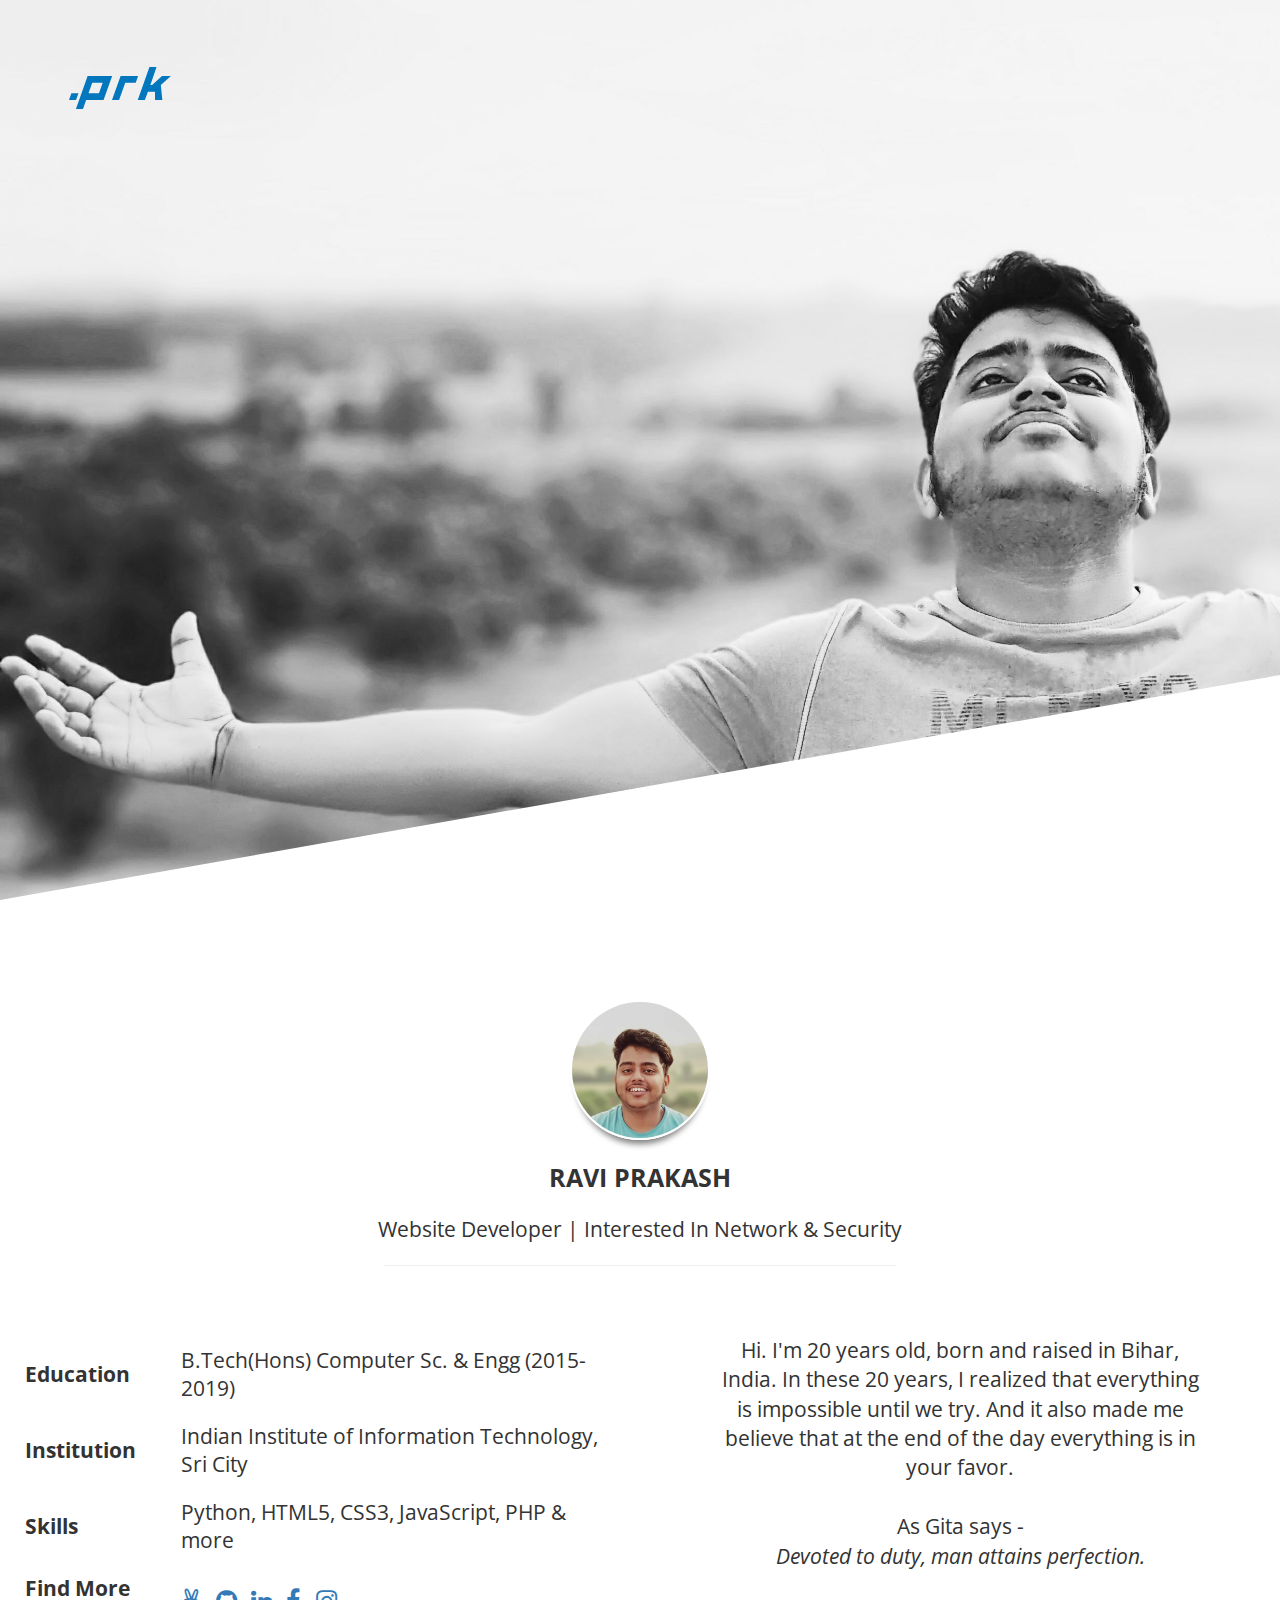
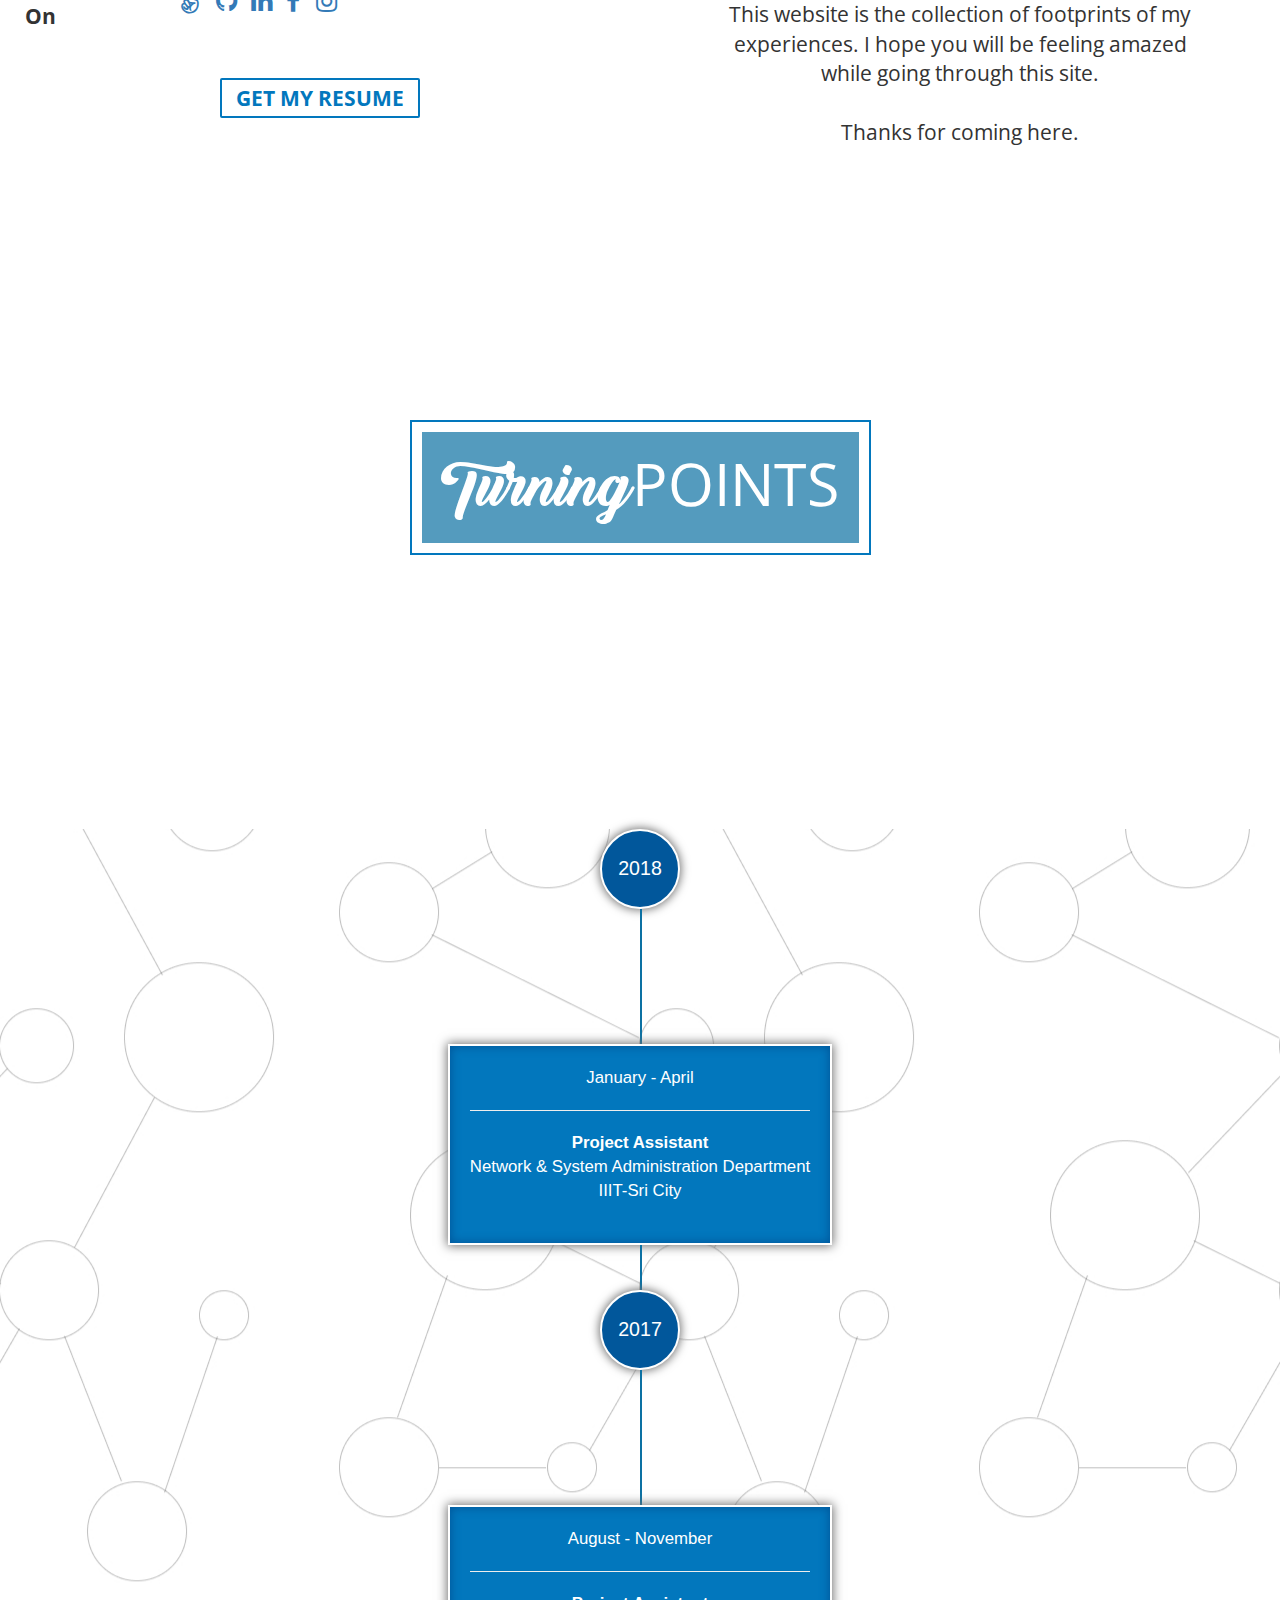
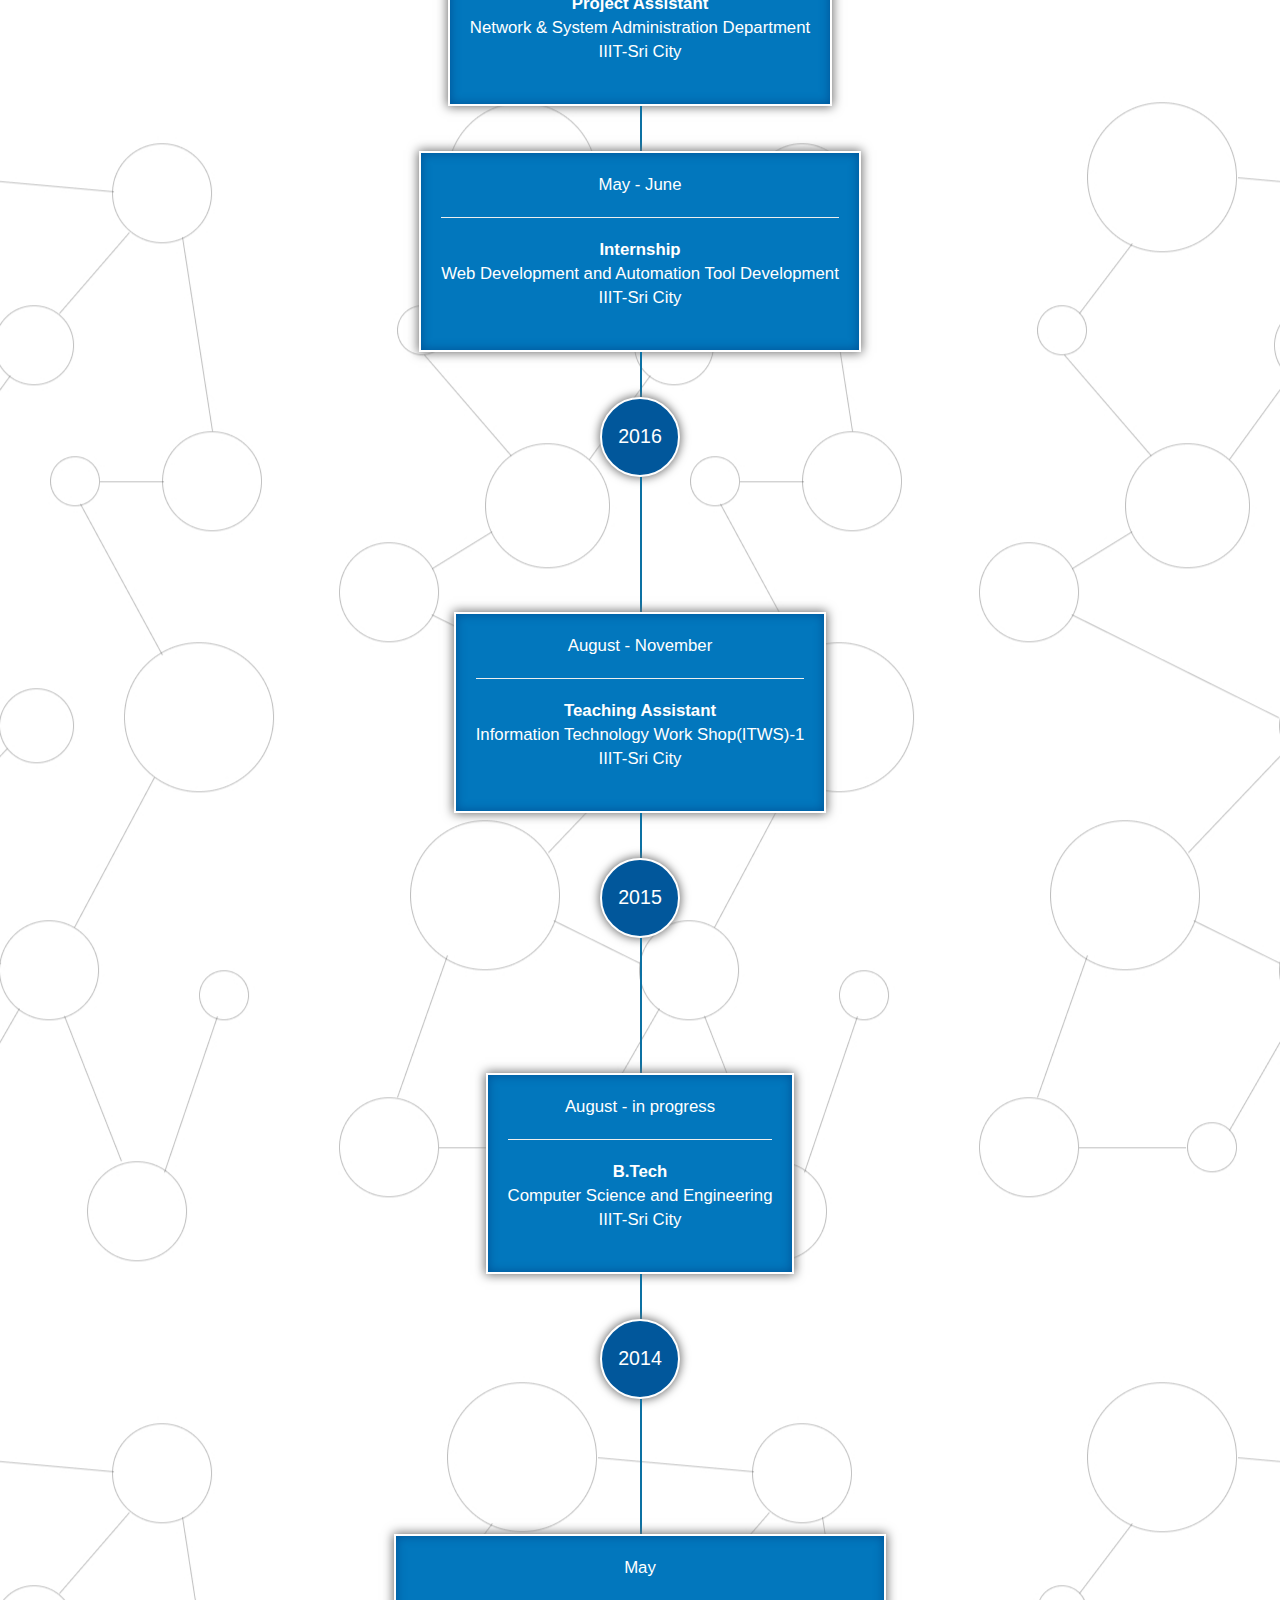
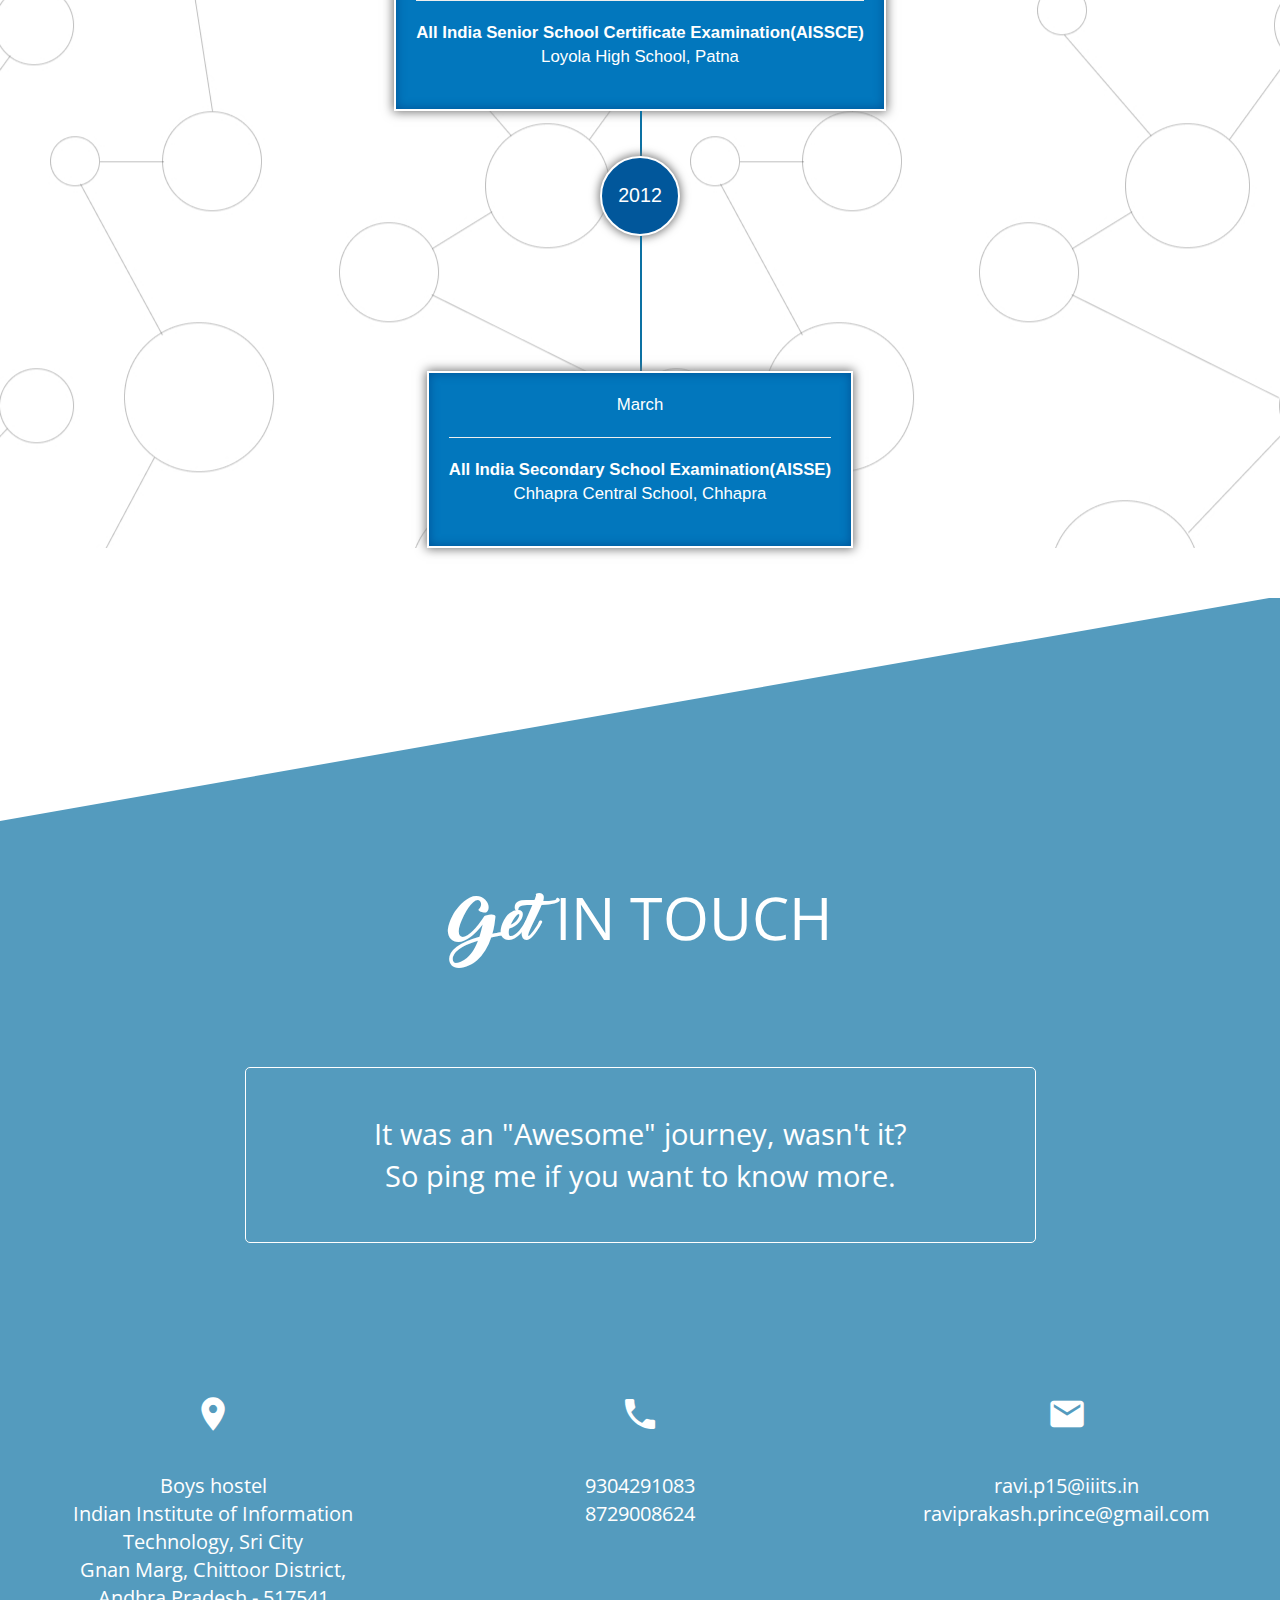
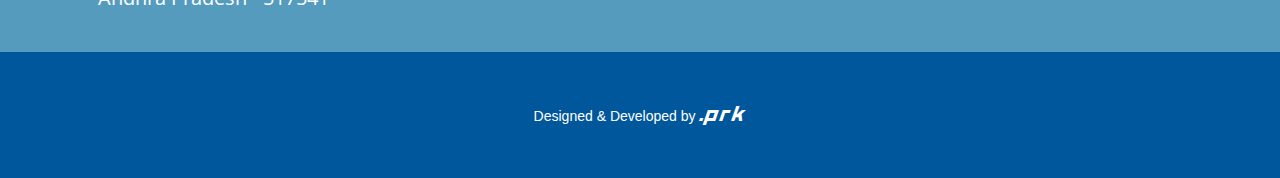
==== commit 7da04b7f: "improvised triangle added float property to it commented segment 4" ====
--- a/index.html
+++ b/index.html
@@ -239,7 +239,7 @@
 
         <!-- segment-4 Projects -->
 
-
+<!--
 
         <div class="container-fluid" id="segment-4">
             <div class="row" >
@@ -304,7 +304,7 @@
 
             </div>
         </div>
-
+-->
 
 
         <!-- segment-5 Contact -->
@@ -357,6 +357,6 @@
             </div>
         </div>
 
-      
+
     </body>
 </html>
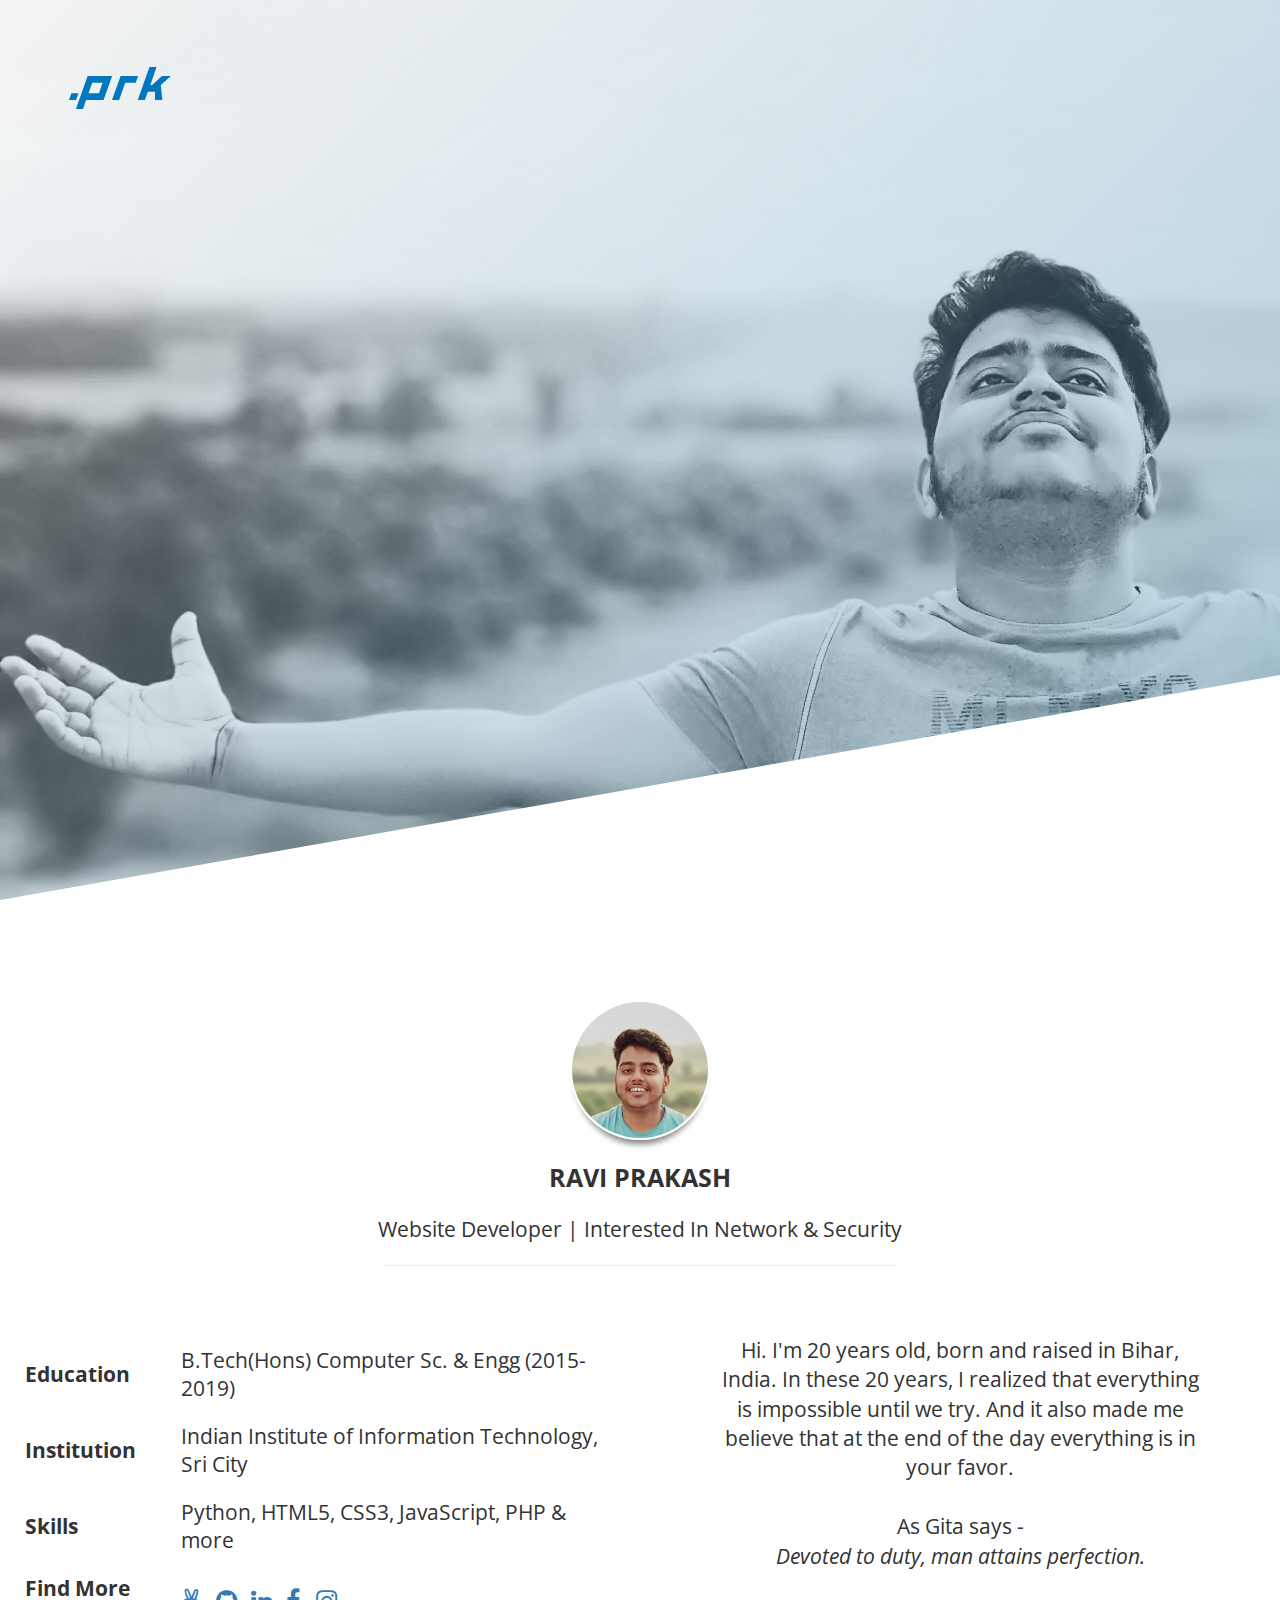
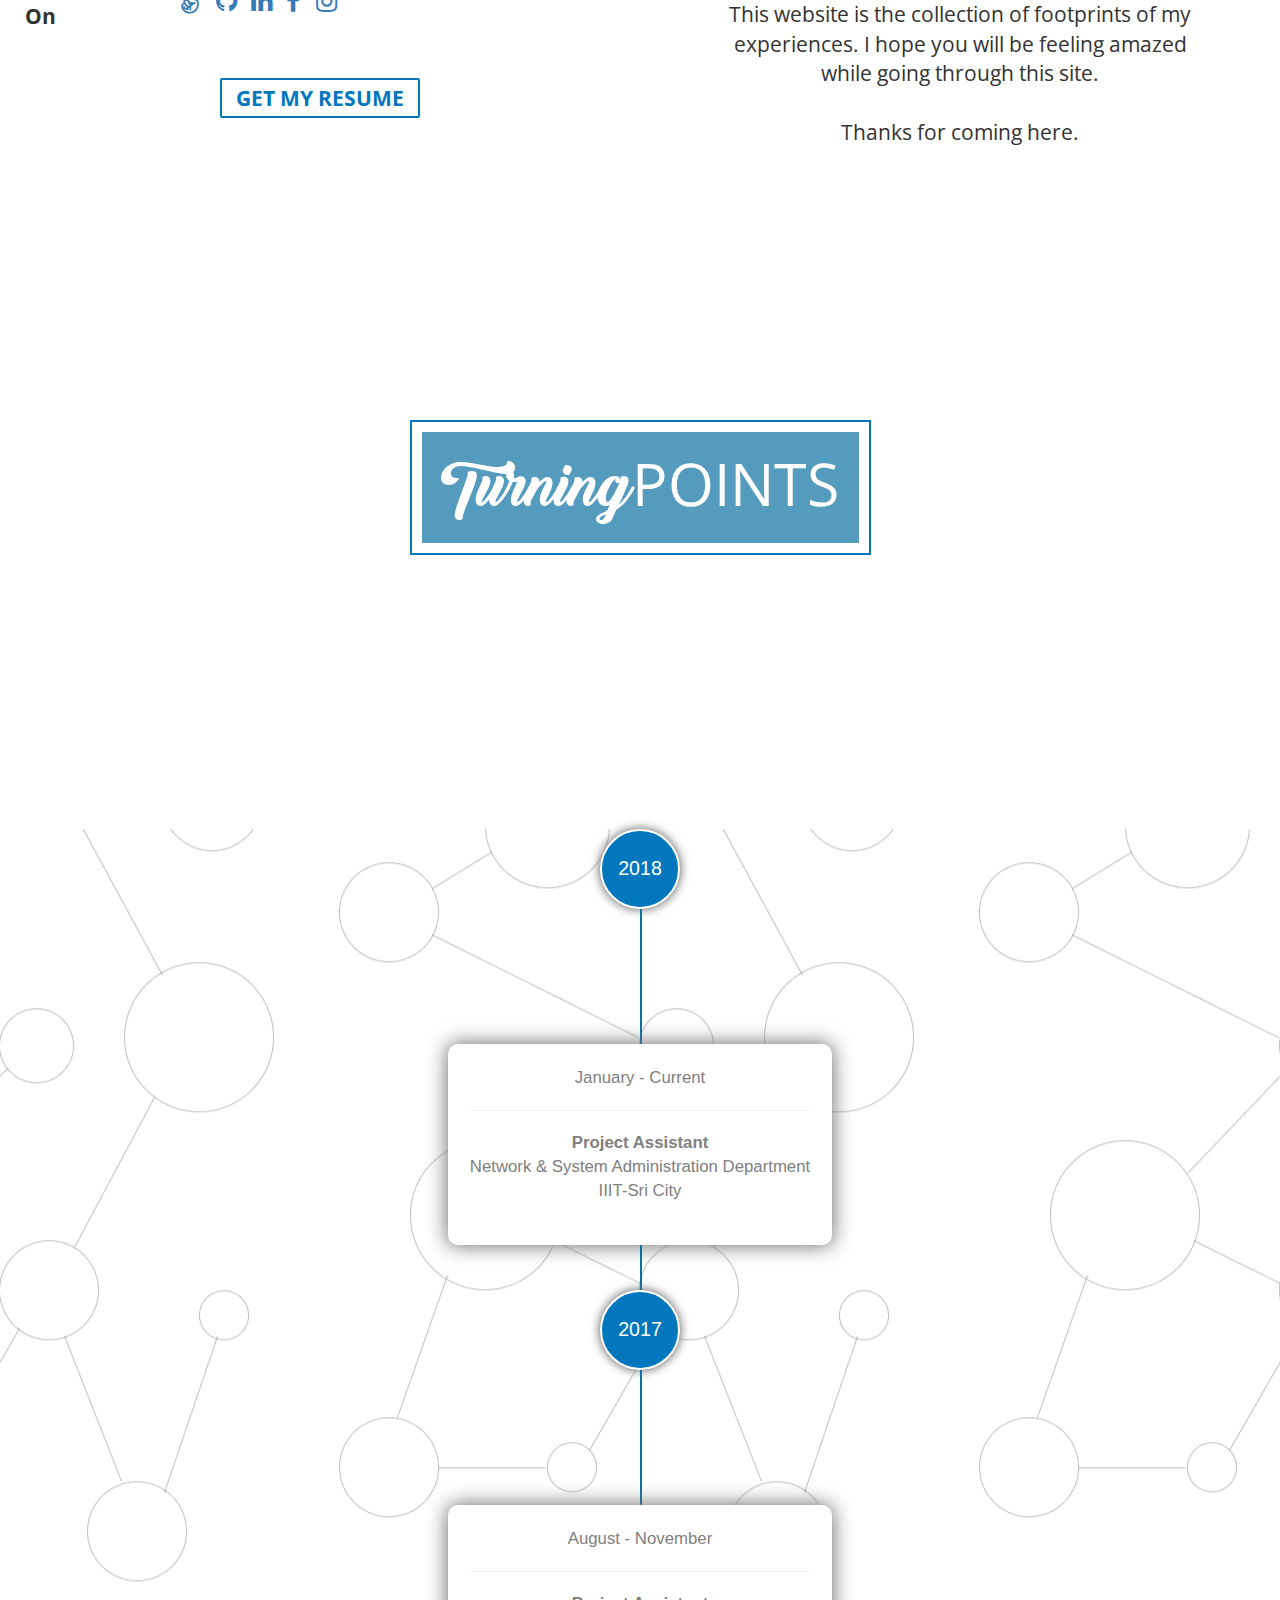
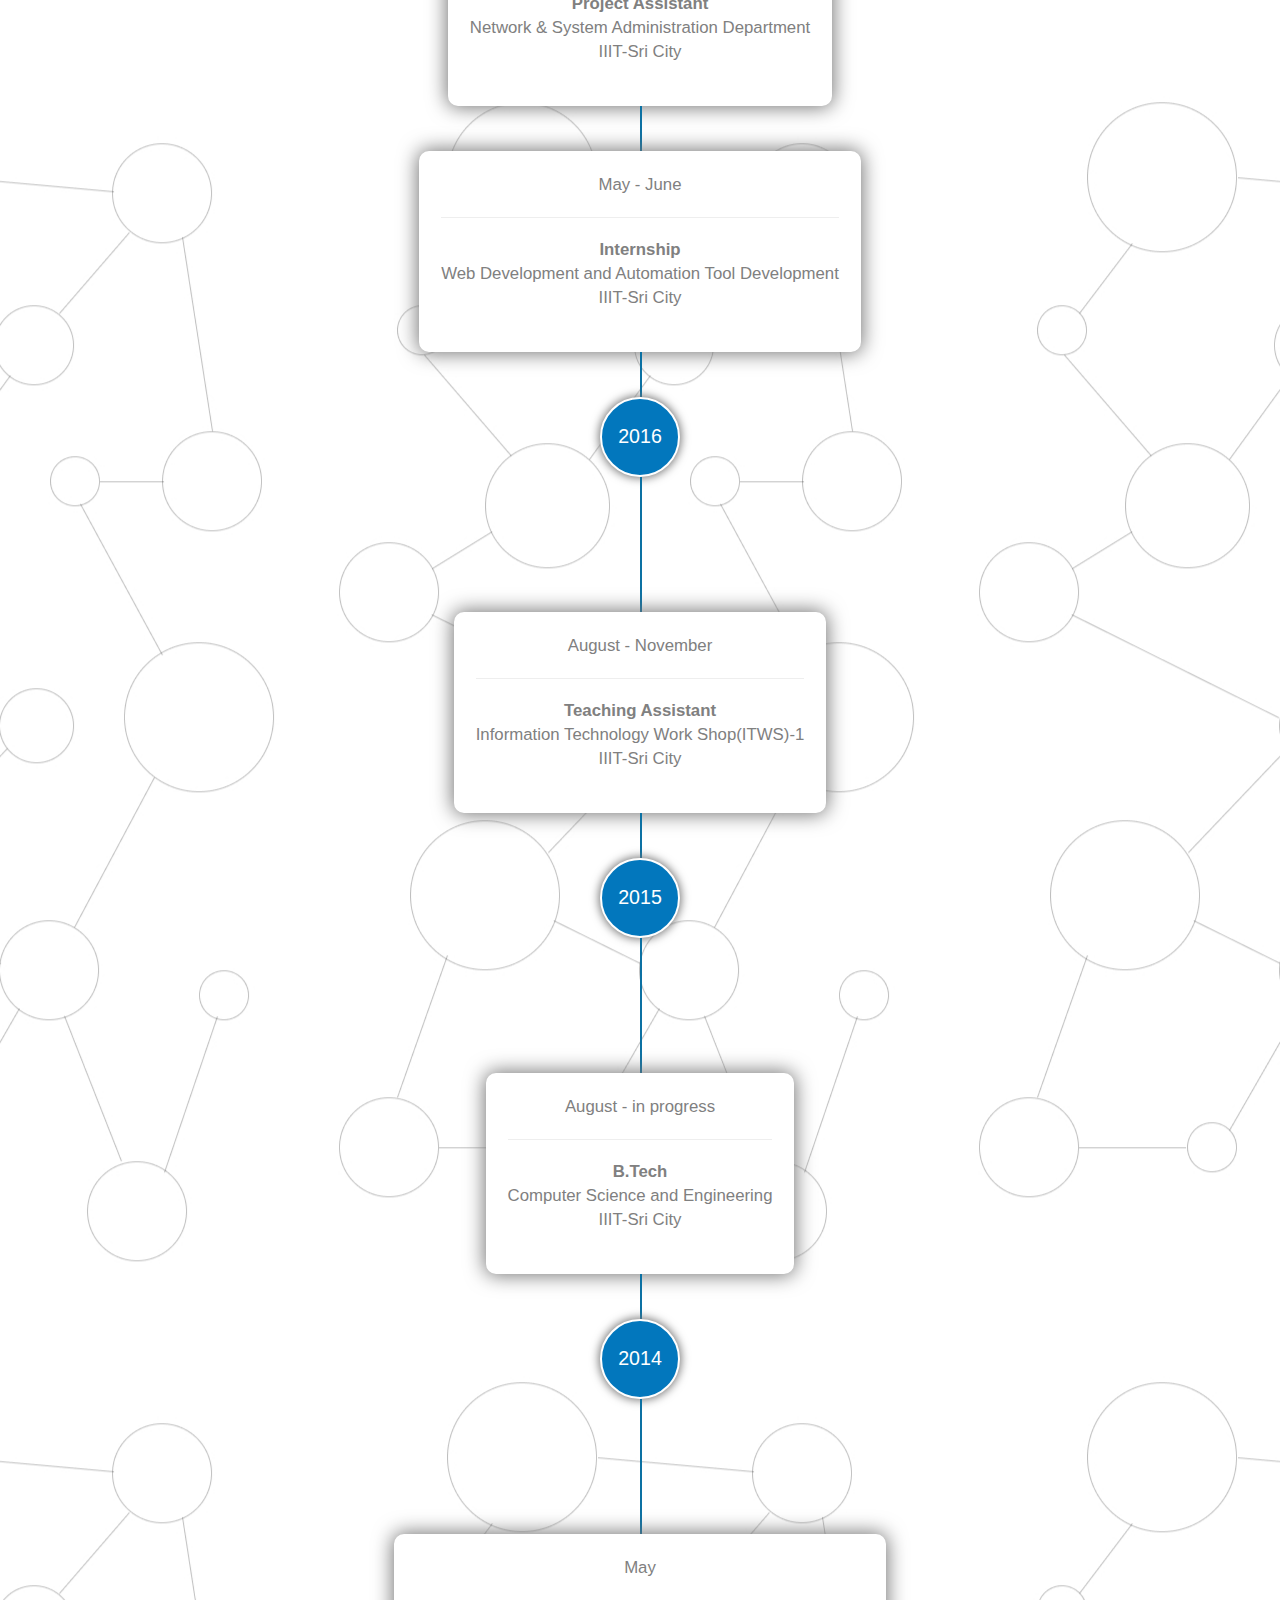
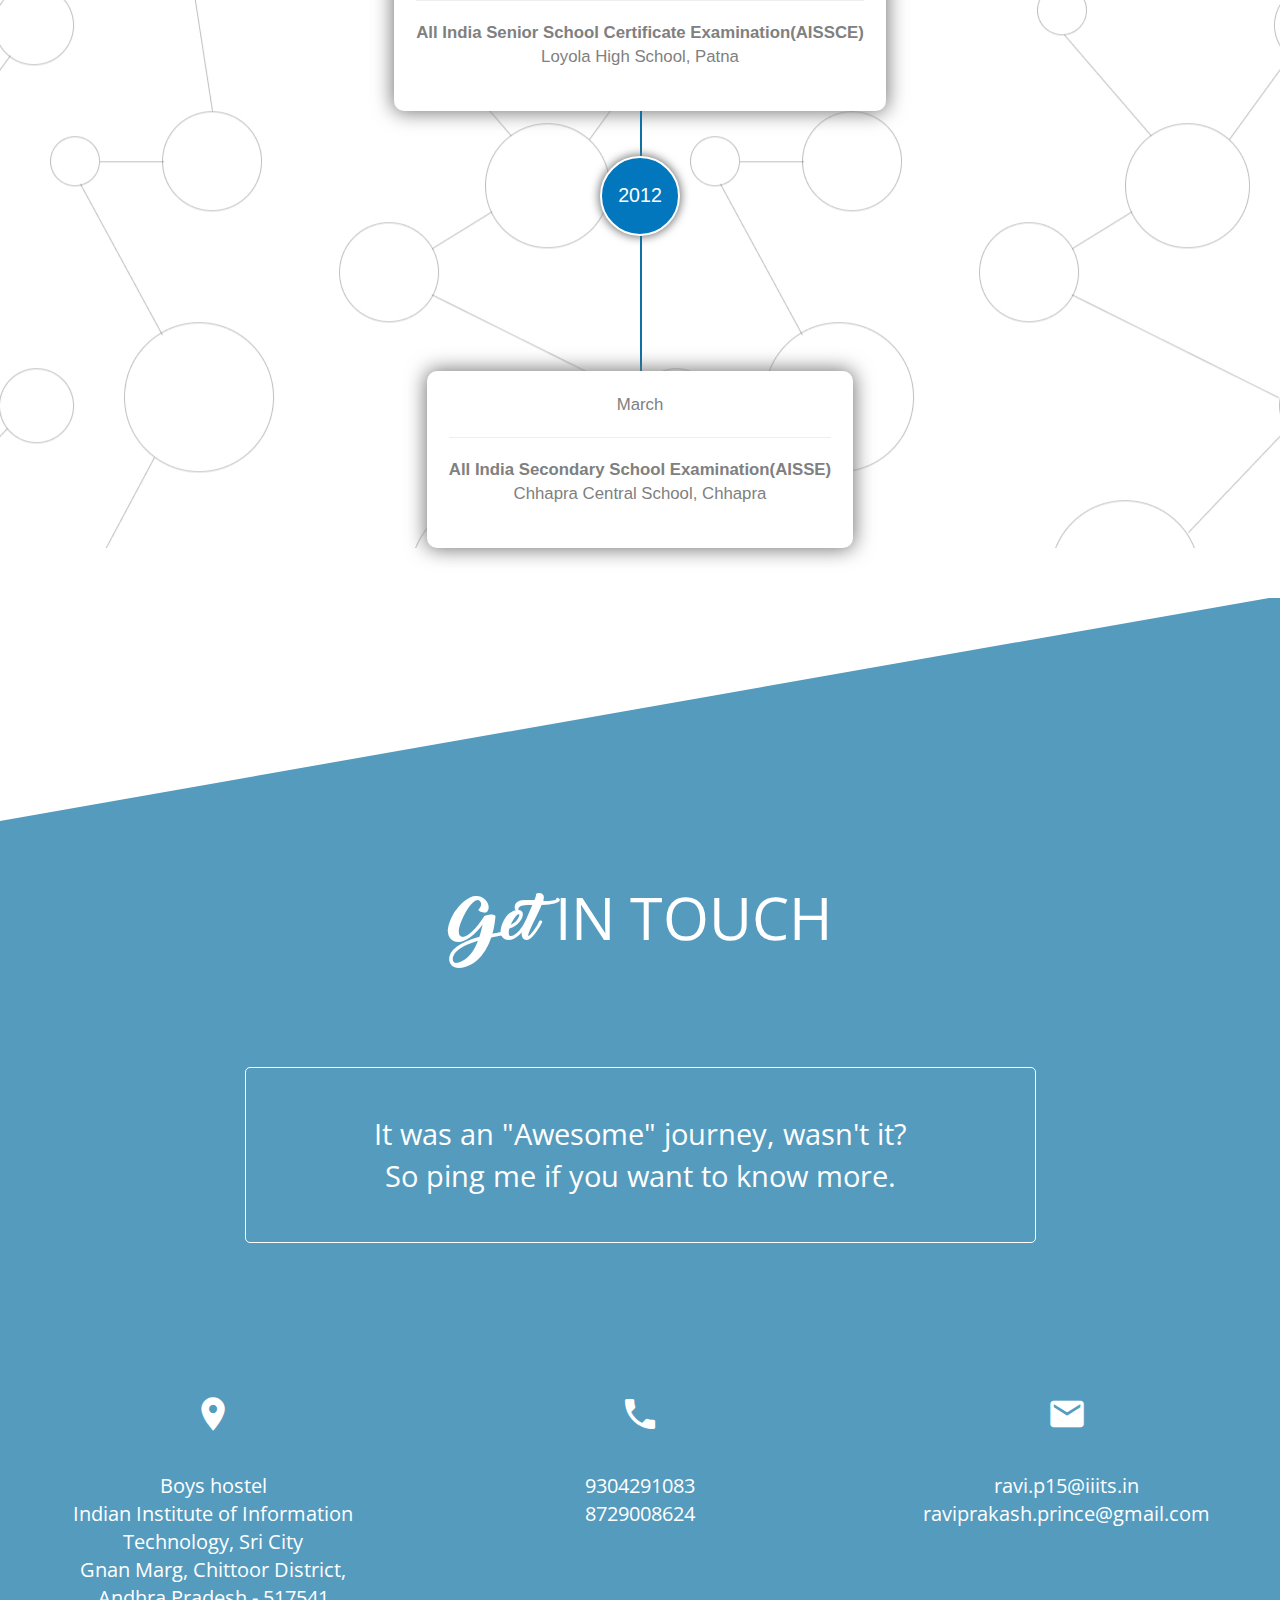
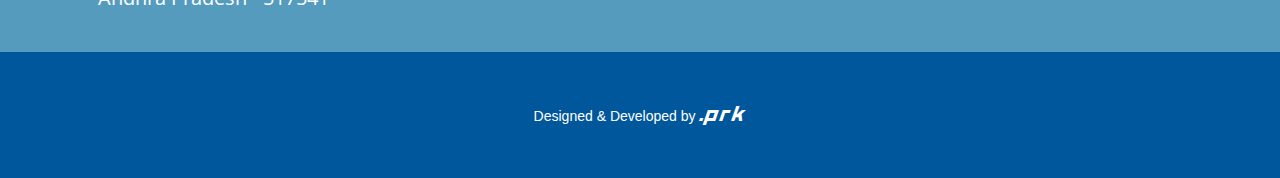
==== commit 0e30ad56: "updated ui" ====
--- a/index.html
+++ b/index.html
@@ -134,7 +134,7 @@
                     <div class="large-stick"></div>
                     <div class="large-box">
                         <dl>
-                          <dd>January - April</dd>
+                          <dd>January - Current</dd>
                           <dd><hr><dd>
                           <dt>Project Assistant</dt>
                           <dd>Network & System Administration Department</dd>
--- a/css/style.css
+++ b/css/style.css
@@ -114,6 +114,10 @@
             background-size: cover;
             background-position: center;
             background-repeat: no-repeat;
+        }
+        #segment-1 .row{
+          background: linear-gradient(-45deg,rgba(12,113,163,0.3), rgba(255,255,255,0.3));
+
         }
         #segment-1 .row .first-half{
             height:75vh;
@@ -215,19 +219,22 @@
             width: 80px;
             border:2px solid white;
             color: white;
-            background: var(--secondary-color);
+            background: var(--primary-color);
             border-radius: 50%;
             box-shadow: 0px 0px 10px 1px #707070;
 
         }
         #segment-3-2 .large-box{
-            color: white;
+            color: grey;
             display: inline-block;
             font-size: 1.2em;
             padding:20px;
             border:2px solid white;
-            background: var(--primary-color);
-            box-shadow: 0px 0px 10px 1px #707070, 0px 0px 10px 1px var(--secondary-color) inset;
+            border-radius: 10px;
+            background: white;
+            /*var(--primary-color);*/
+            box-shadow: 0px 0px 20px 0.5px #707070;
+            /* 0px 0px 10px 1px var(--secondary-color) inset;*/
         }
         .small-stick, .large-stick{
             border: 1px solid #0c71a3;
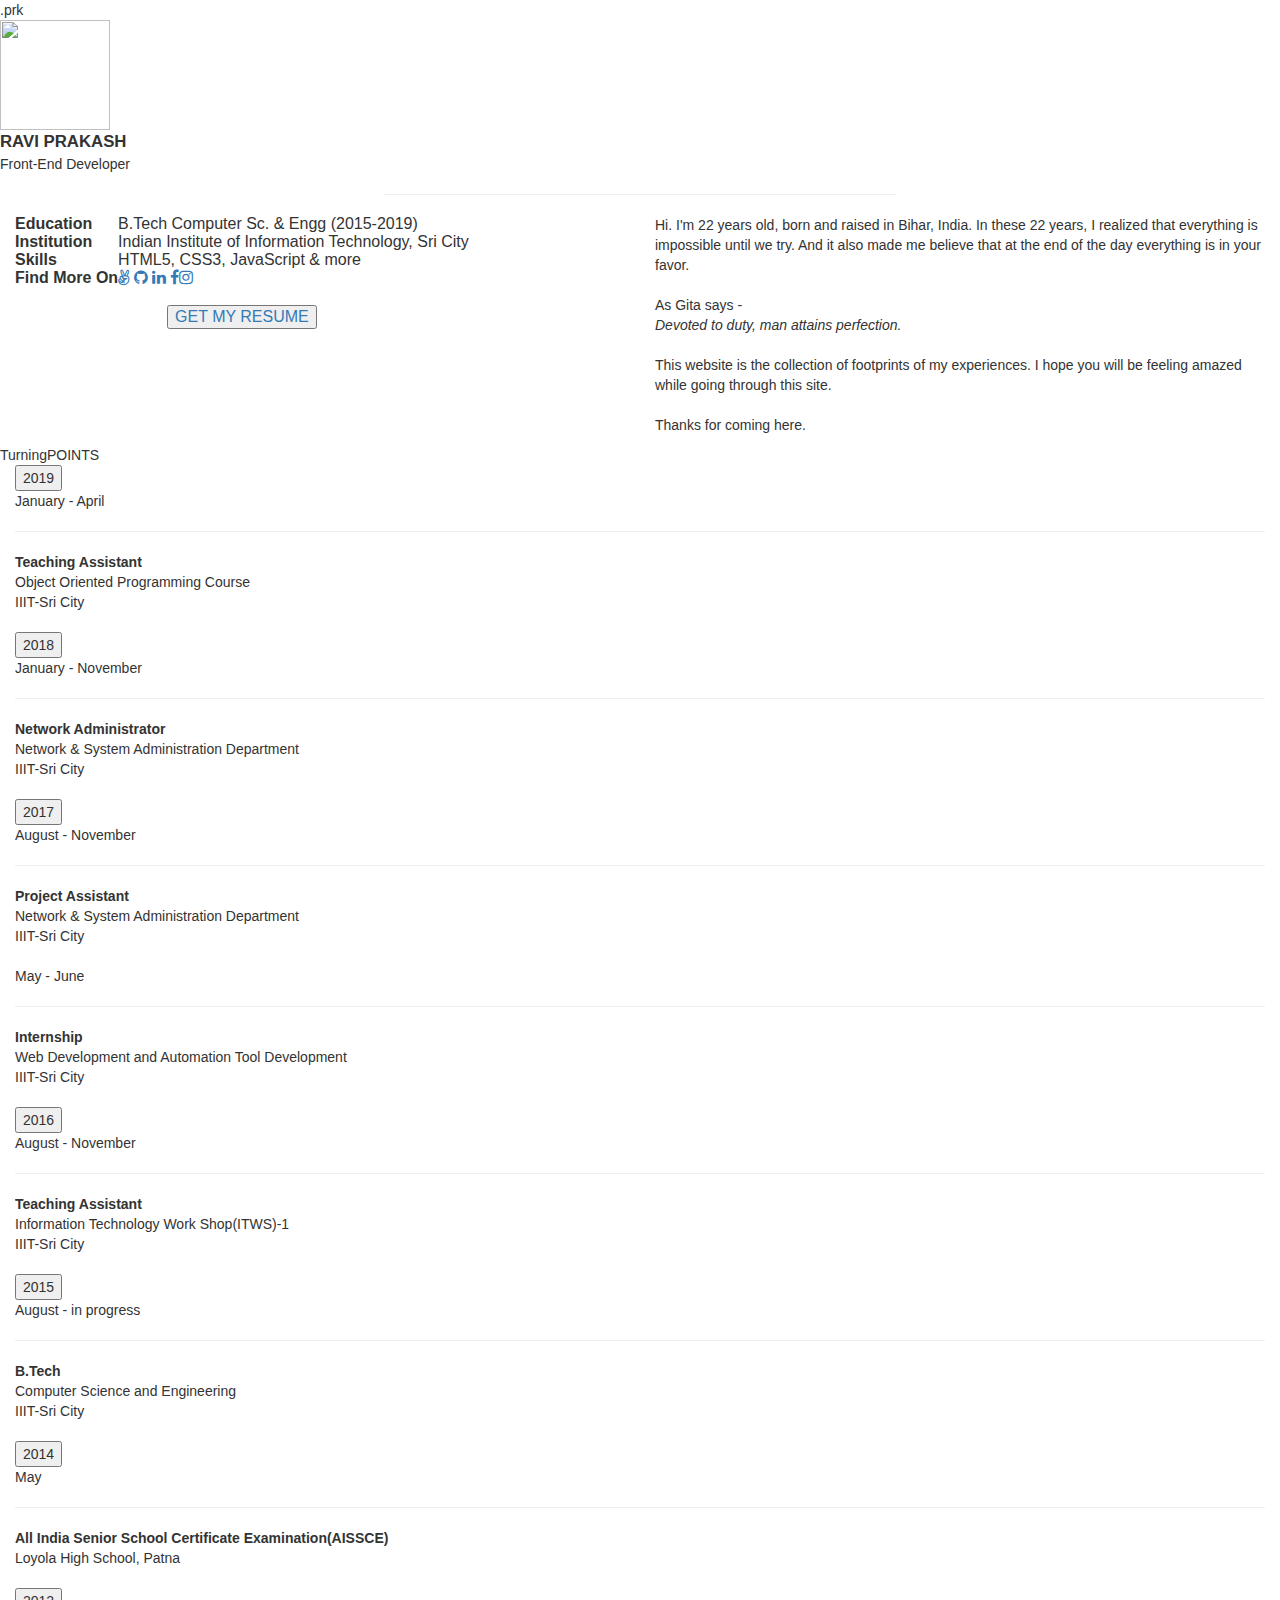
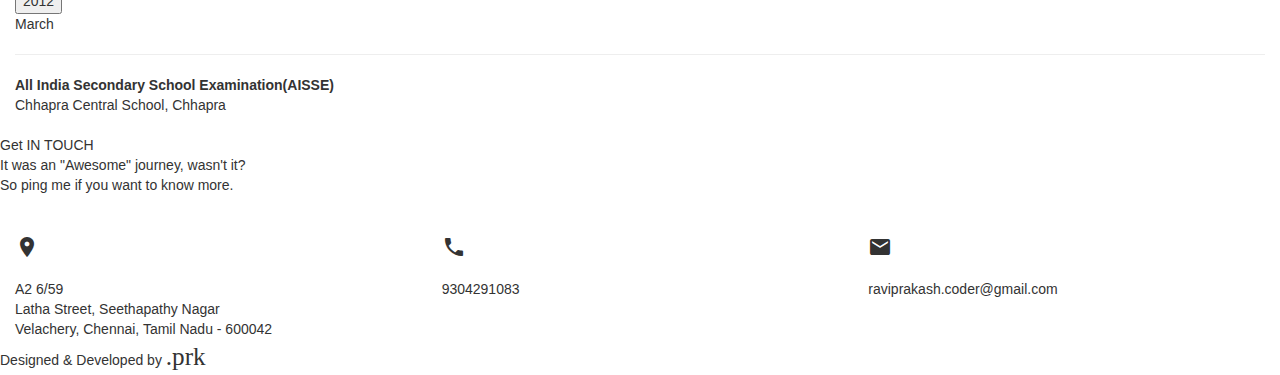
==== commit 07c6aa8f: "Update index.html" ====
--- a/index.html
+++ b/index.html
@@ -43,7 +43,7 @@
                 <div id="image-section">
                     <img id="profile-image" src="img/profile.jpg" width="110">
                     <div style="font-weight: bold;font-size: 1.2em;">RAVI PRAKASH</div>
-                    <div>Website Developer | Interested In Network & Security</div>
+                    <div>Front-End Developer</div>
                     <hr style="width:40%;">
                 </div>
                 <div class="col-md-6">
@@ -53,7 +53,7 @@
                                 <b>Education</b>
                             </td>
                             <td>
-                            B.Tech(Hons) Computer Sc. & Engg (2015-2019)
+                            B.Tech Computer Sc. & Engg (2015-2019)
                             </td>
                         </tr>
                         <tr>
@@ -69,7 +69,7 @@
                                 <b>Skills</b>
                             </td>
                             <td>
-                            Python, HTML5, CSS3, JavaScript, PHP & more
+                            HTML5, CSS3, JavaScript & more
                             </td>
                         </tr>
                         <tr >
@@ -90,7 +90,7 @@
                     </div>
                     <div class="col-md-6">
                         <p>
-                            Hi. I'm 20 years old, born and raised in Bihar, India. In these 20 years, I realized that everything is impossible until we try. And it also made me believe that at the end of the day everything is in your favor.
+                            Hi. I'm 22 years old, born and raised in Bihar, India. In these 22 years, I realized that everything is impossible until we try. And it also made me believe that at the end of the day everything is in your favor.
                             <br>
                             <br>
                             As Gita says -
@@ -128,15 +128,30 @@
 
 
         <div class="container-fluid" id="segment-3-2">
-            <div class="row">
+             <div class="row">
+                <div class="col-md-12">
+                    <button class="small-box">2019</button>
+                    <div class="large-stick"></div>
+                    <div class="large-box">
+                        <dl>
+                          <dd>January - April</dd>
+                          <dd><hr><dd>
+                          <dt>Teaching Assistant</dt>
+                          <dd>Object Oriented Programming Course</dd>
+                          <dd>IIIT-Sri City</dd>
+                        </dl>
+                    </div>
+                </div>
+            </div>
+	     <div class="row">
                 <div class="col-md-12">
                     <button class="small-box">2018</button>
                     <div class="large-stick"></div>
                     <div class="large-box">
                         <dl>
-                          <dd>January - Current</dd>
-                          <dd><hr><dd>
-                          <dt>Project Assistant</dt>
+                          <dd>January - November</dd>
+                          <dd><hr><dd>
+                          <dt>Network Administrator</dt>
                           <dd>Network & System Administration Department</dd>
                           <dd>IIIT-Sri City</dd>
                         </dl>
@@ -328,7 +343,7 @@
                     <i class="material-icons">location_on</i>
                     <br>
                     <br>
-                    Boys hostel<br> Indian Institute of Information Technology, Sri City<br> Gnan Marg, Chittoor District, Andhra Pradesh - 517541
+                    A2 6/59<br> Latha Street, Seethapathy Nagar<br> Velachery, Chennai, Tamil Nadu - 600042
                 </div>
                 <div class="col-md-4">
                     <i class="material-icons">call</i>
@@ -336,15 +351,15 @@
                     <br>
                     9304291083
                     <br>
-                    8729008624
+                    
                 </div>
                 <div class="col-md-4">
                     <i class="material-icons">email</i>
                     <br>
                     <br>
-                    ravi.p15@iiits.in
-                    <br>
-                    raviprakash.prince@gmail.com
+                    raviprakash.coder@gmail.com
+                    <br>
+                    
                 </div>
             </div>
 
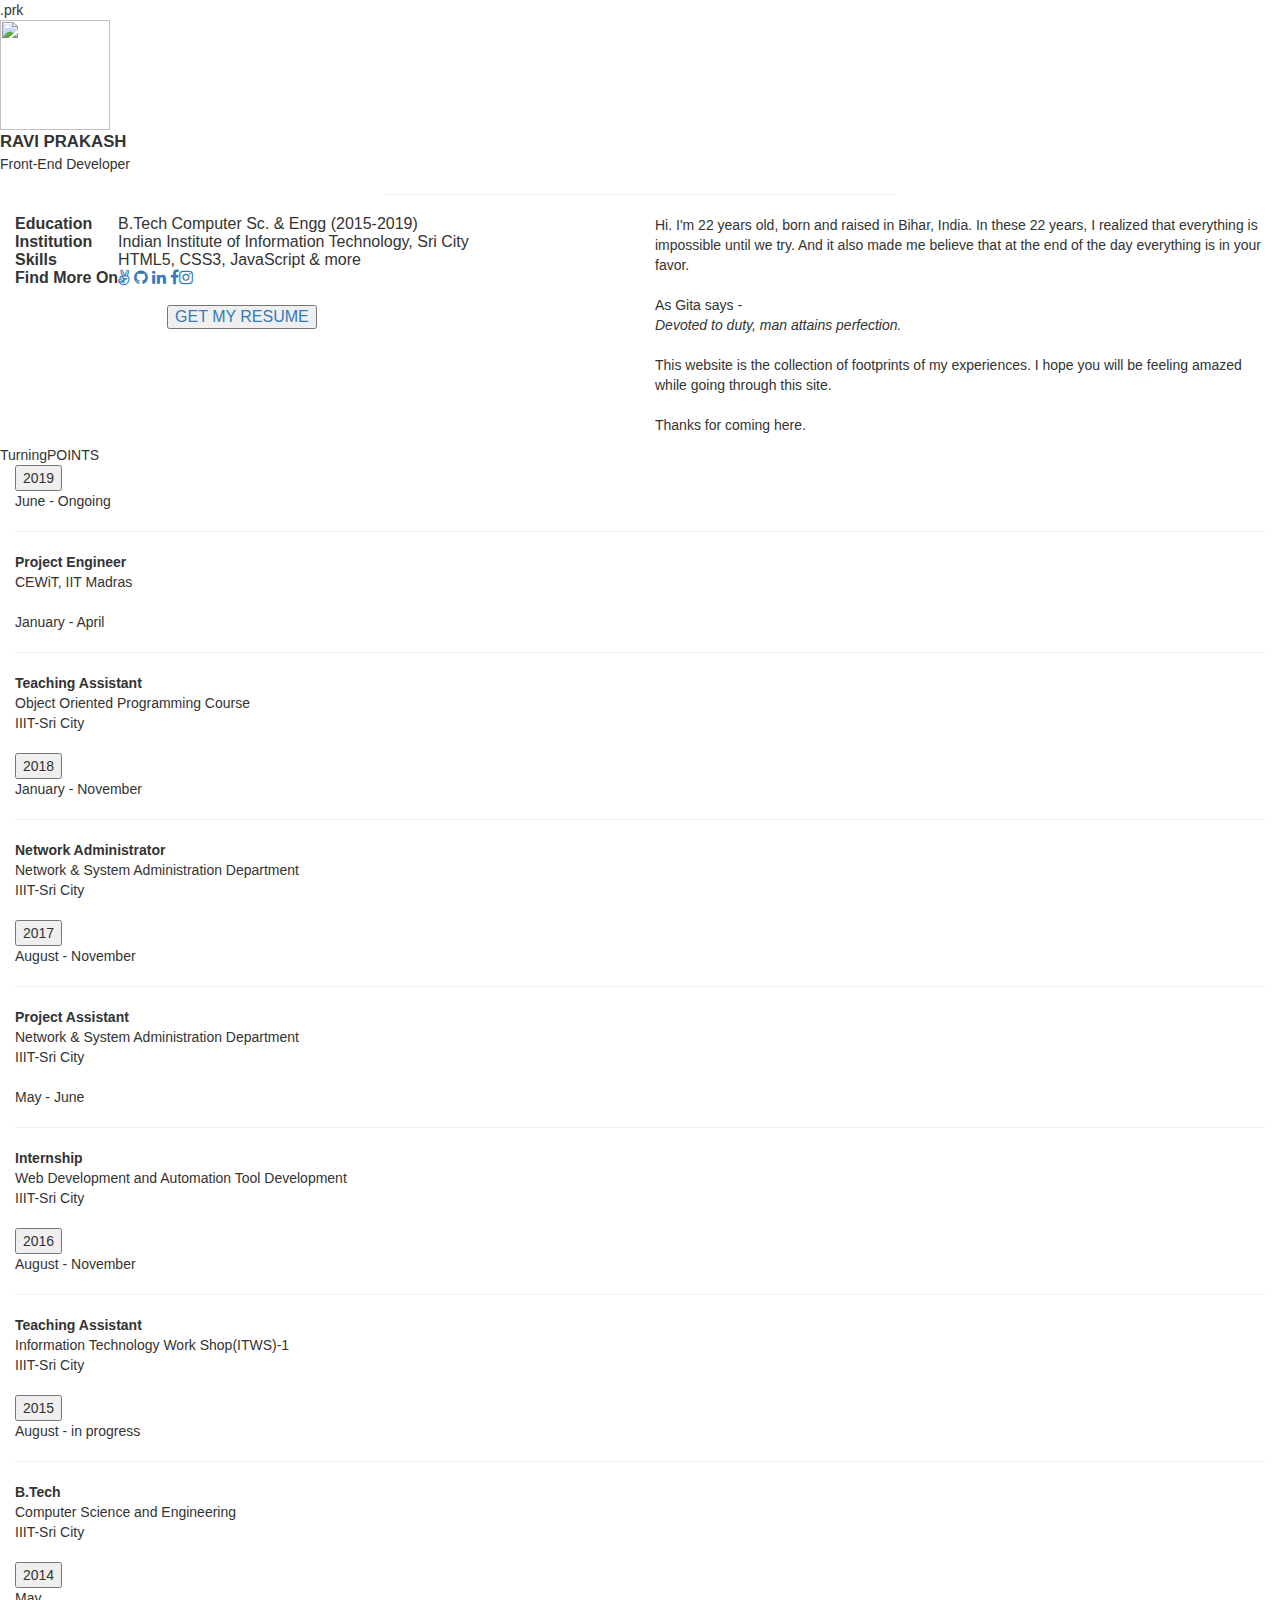
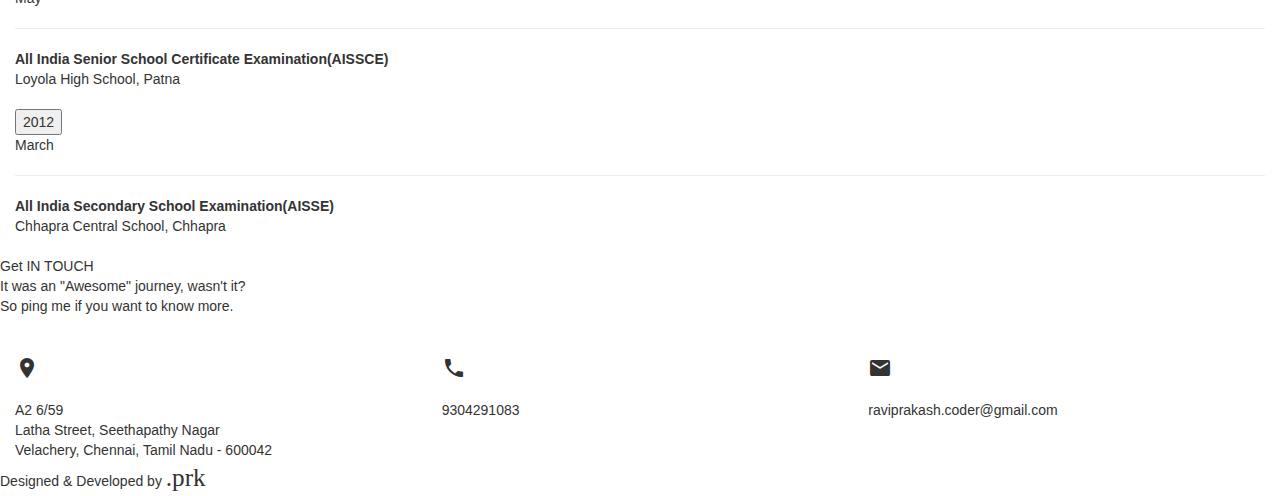
==== commit bb2d2b98: "Update index.html" ====
--- a/index.html
+++ b/index.html
@@ -134,6 +134,19 @@
                     <div class="large-stick"></div>
                     <div class="large-box">
                         <dl>
+                          <dd>June - Ongoing</dd>
+                          <dd><hr><dd>
+                          <dt>Project Engineer</dt>
+                          <dd>CEWiT, IIT Madras</dd>
+                        </dl>
+                    </div>
+                </div>
+            </div>
+	    <div class="row">
+                <div class="col-md-12">
+                    <div class="small-stick"></div>
+                    <div class="large-box">
+                        <dl>
                           <dd>January - April</dd>
                           <dd><hr><dd>
                           <dt>Teaching Assistant</dt>
@@ -145,6 +158,7 @@
             </div>
 	     <div class="row">
                 <div class="col-md-12">
+		    <div class="small-stick"></div>
                     <button class="small-box">2018</button>
                     <div class="large-stick"></div>
                     <div class="large-box">
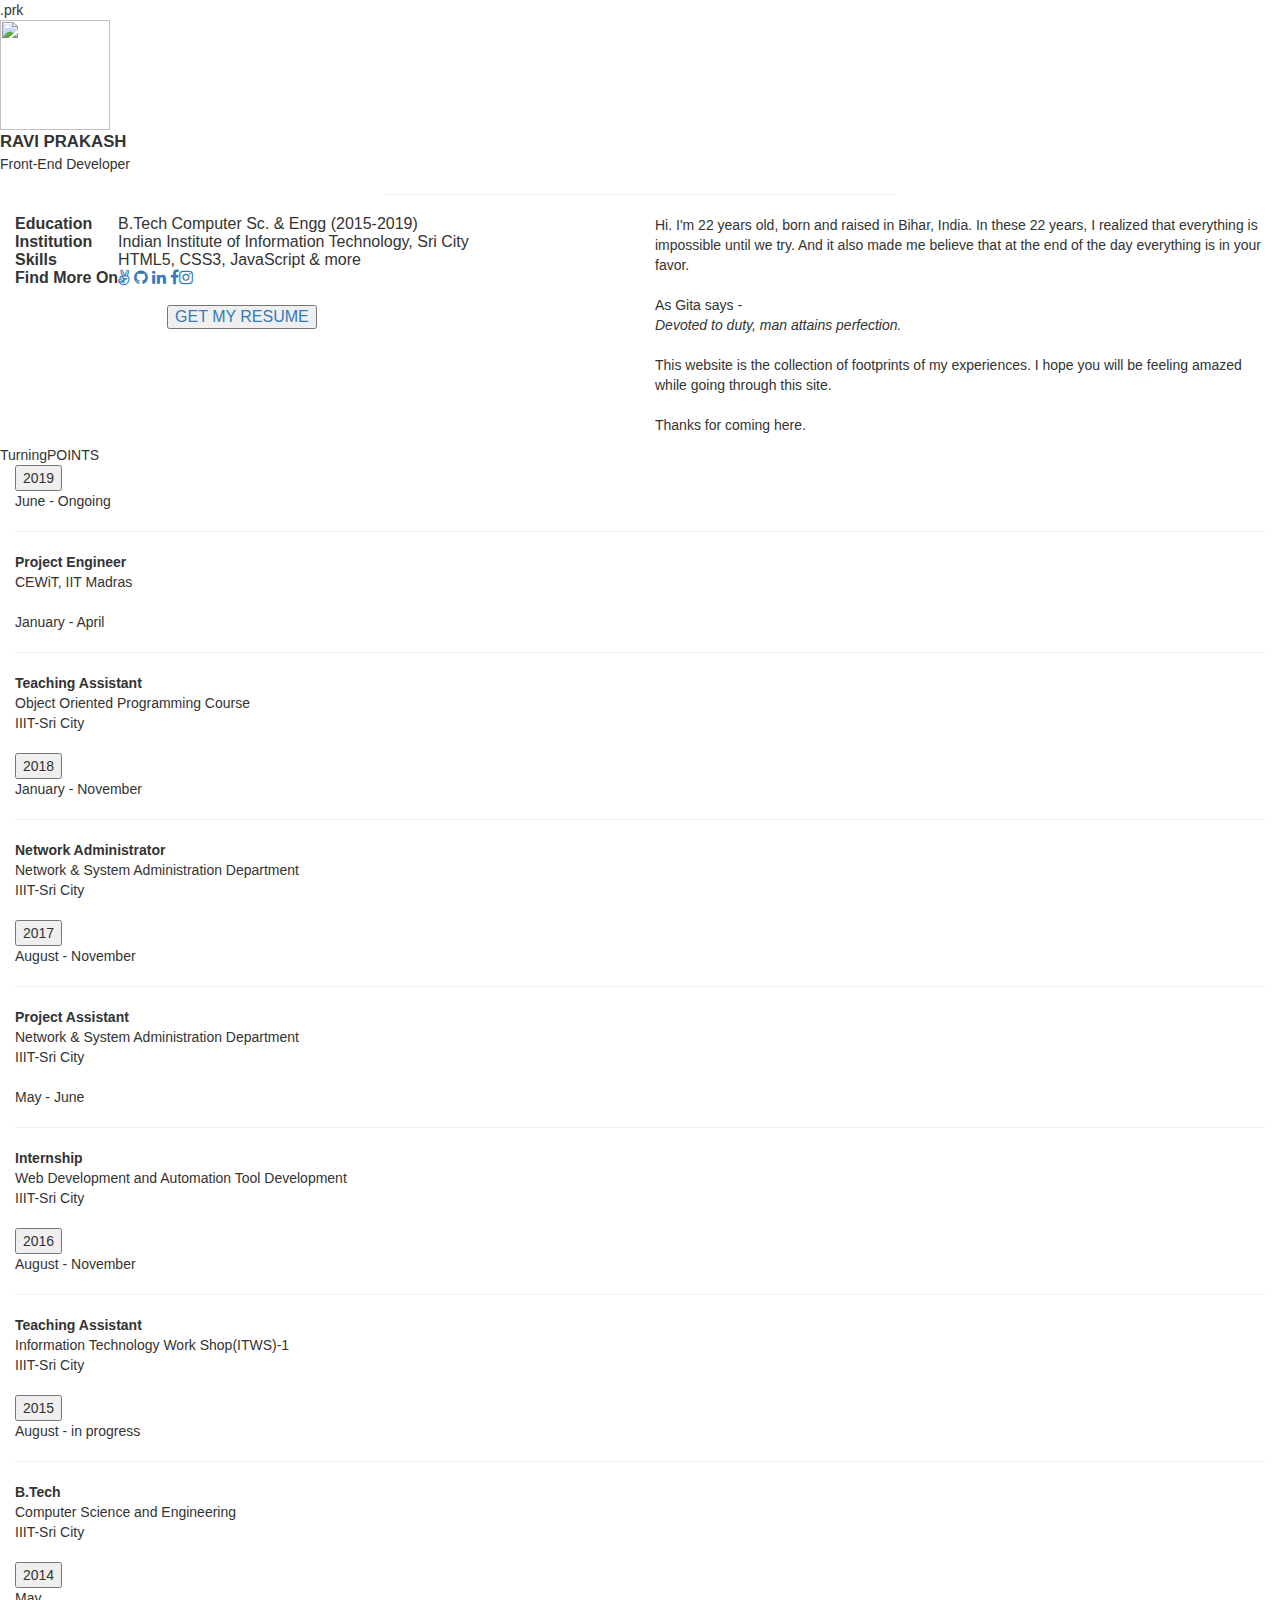
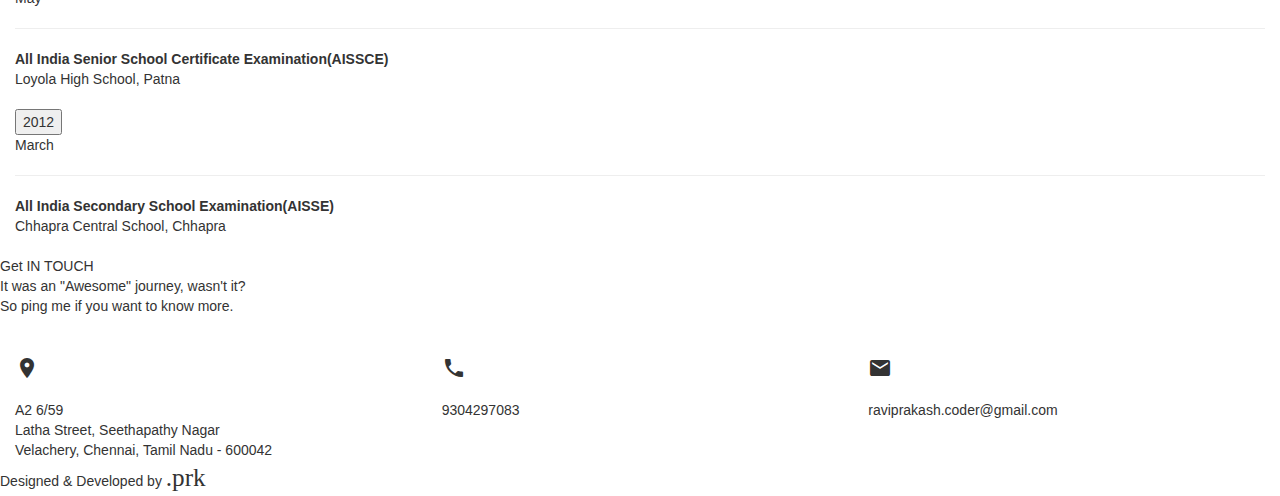
==== commit 14bf4417: "Update index.html" ====
--- a/index.html
+++ b/index.html
@@ -363,7 +363,7 @@
                     <i class="material-icons">call</i>
                     <br>
                     <br>
-                    9304291083
+                    9304297083
                     <br>
                     
                 </div>
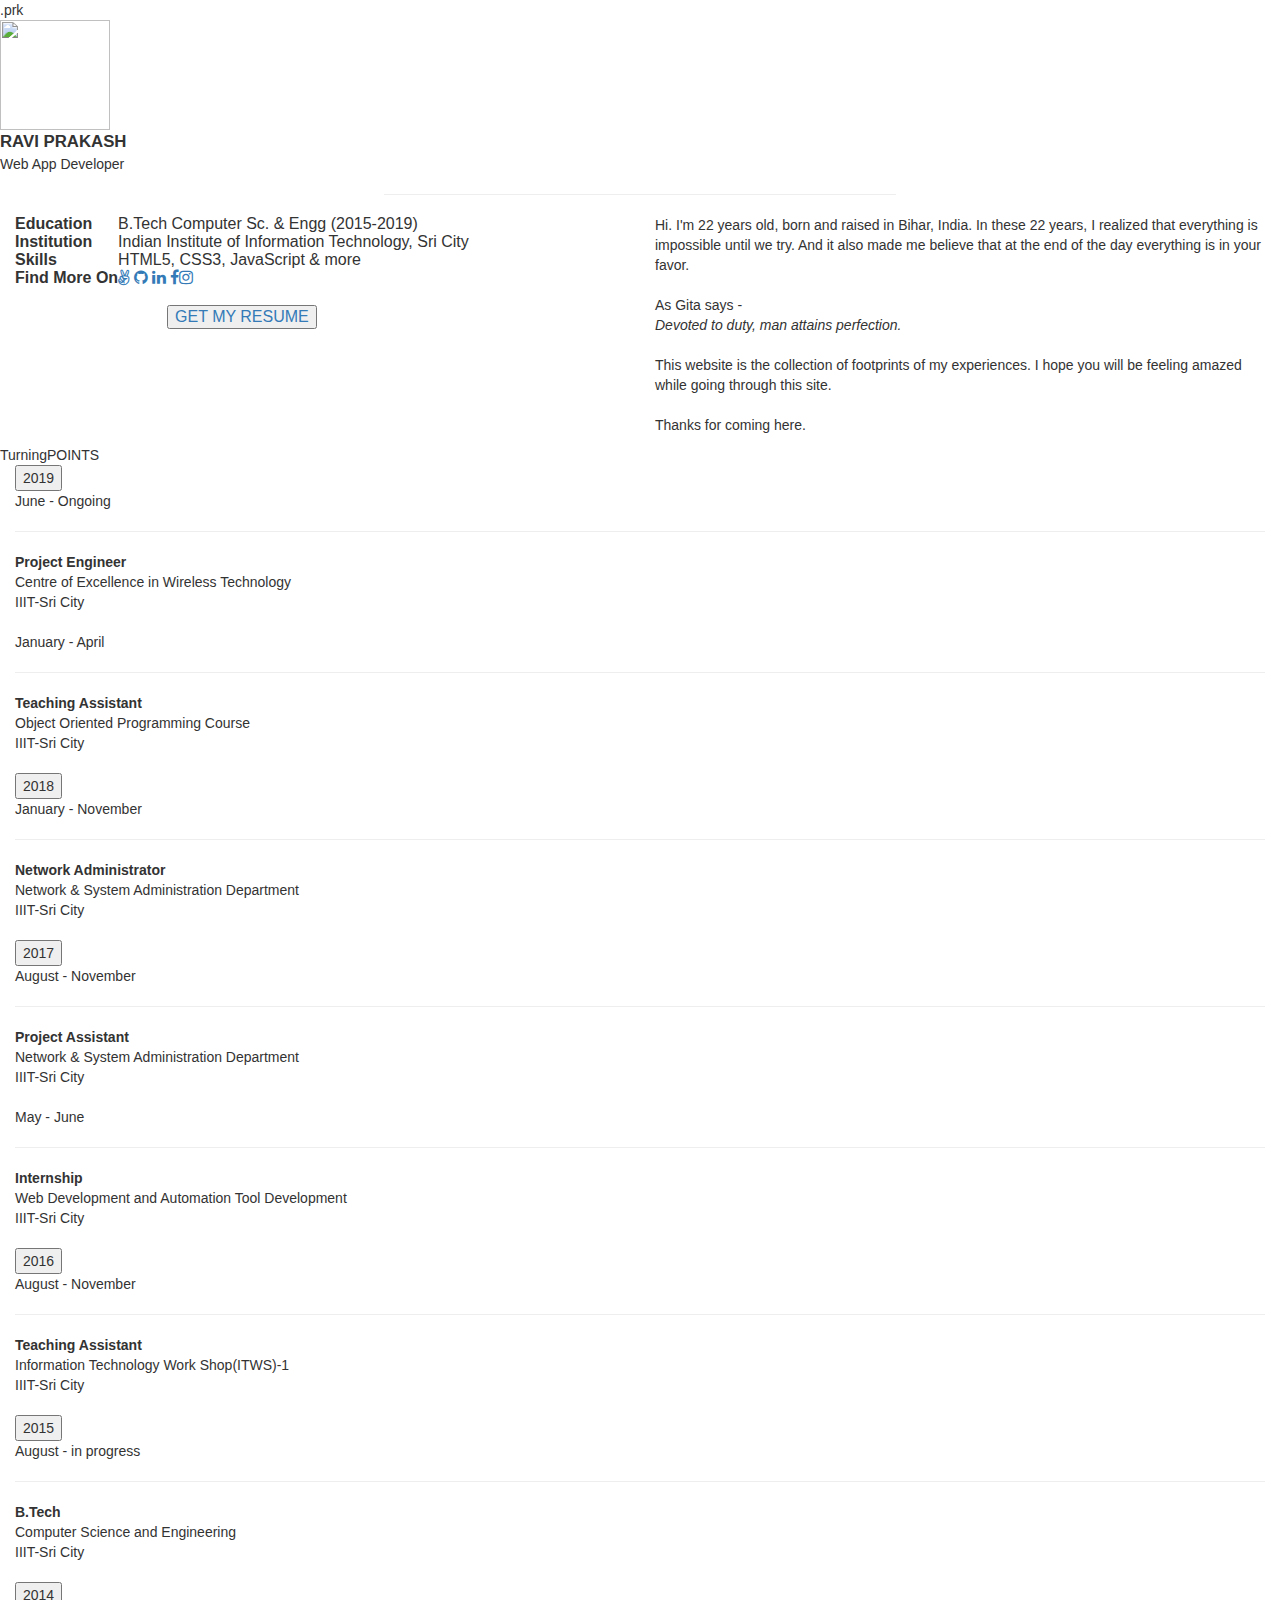
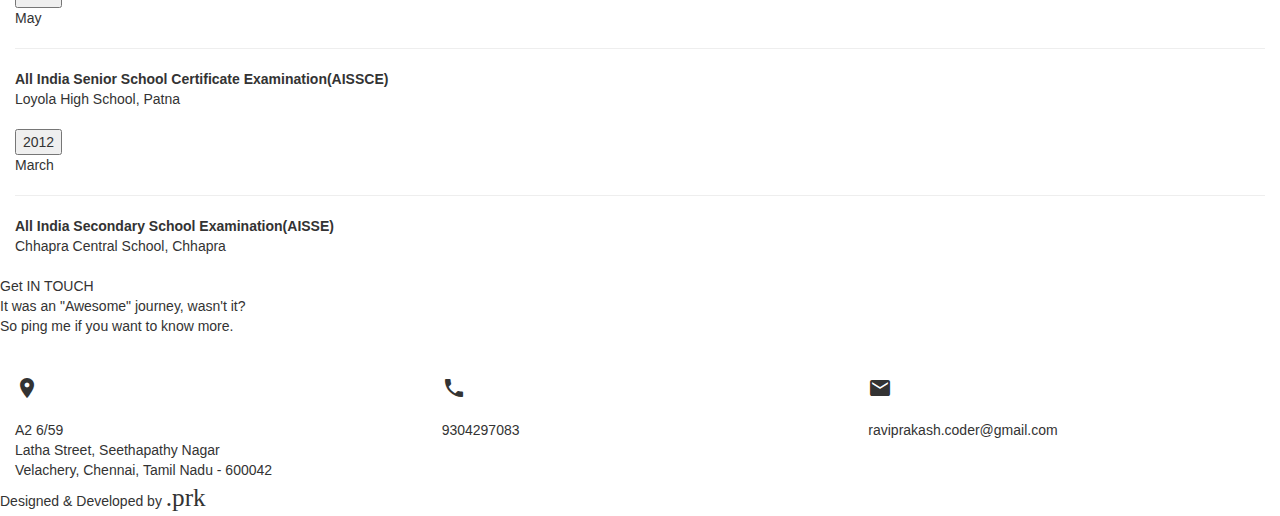
==== commit d859a6f5: "Update index.html" ====
--- a/index.html
+++ b/index.html
@@ -43,7 +43,7 @@
                 <div id="image-section">
                     <img id="profile-image" src="img/profile.jpg" width="110">
                     <div style="font-weight: bold;font-size: 1.2em;">RAVI PRAKASH</div>
-                    <div>Front-End Developer</div>
+                    <div>Web App Developer</div>
                     <hr style="width:40%;">
                 </div>
                 <div class="col-md-6">
@@ -137,7 +137,8 @@
                           <dd>June - Ongoing</dd>
                           <dd><hr><dd>
                           <dt>Project Engineer</dt>
-                          <dd>CEWiT, IIT Madras</dd>
+                          <dd>Centre of Excellence in Wireless Technology</dd>
+			  <dd>IIIT-Sri City</dd>
                         </dl>
                     </div>
                 </div>
